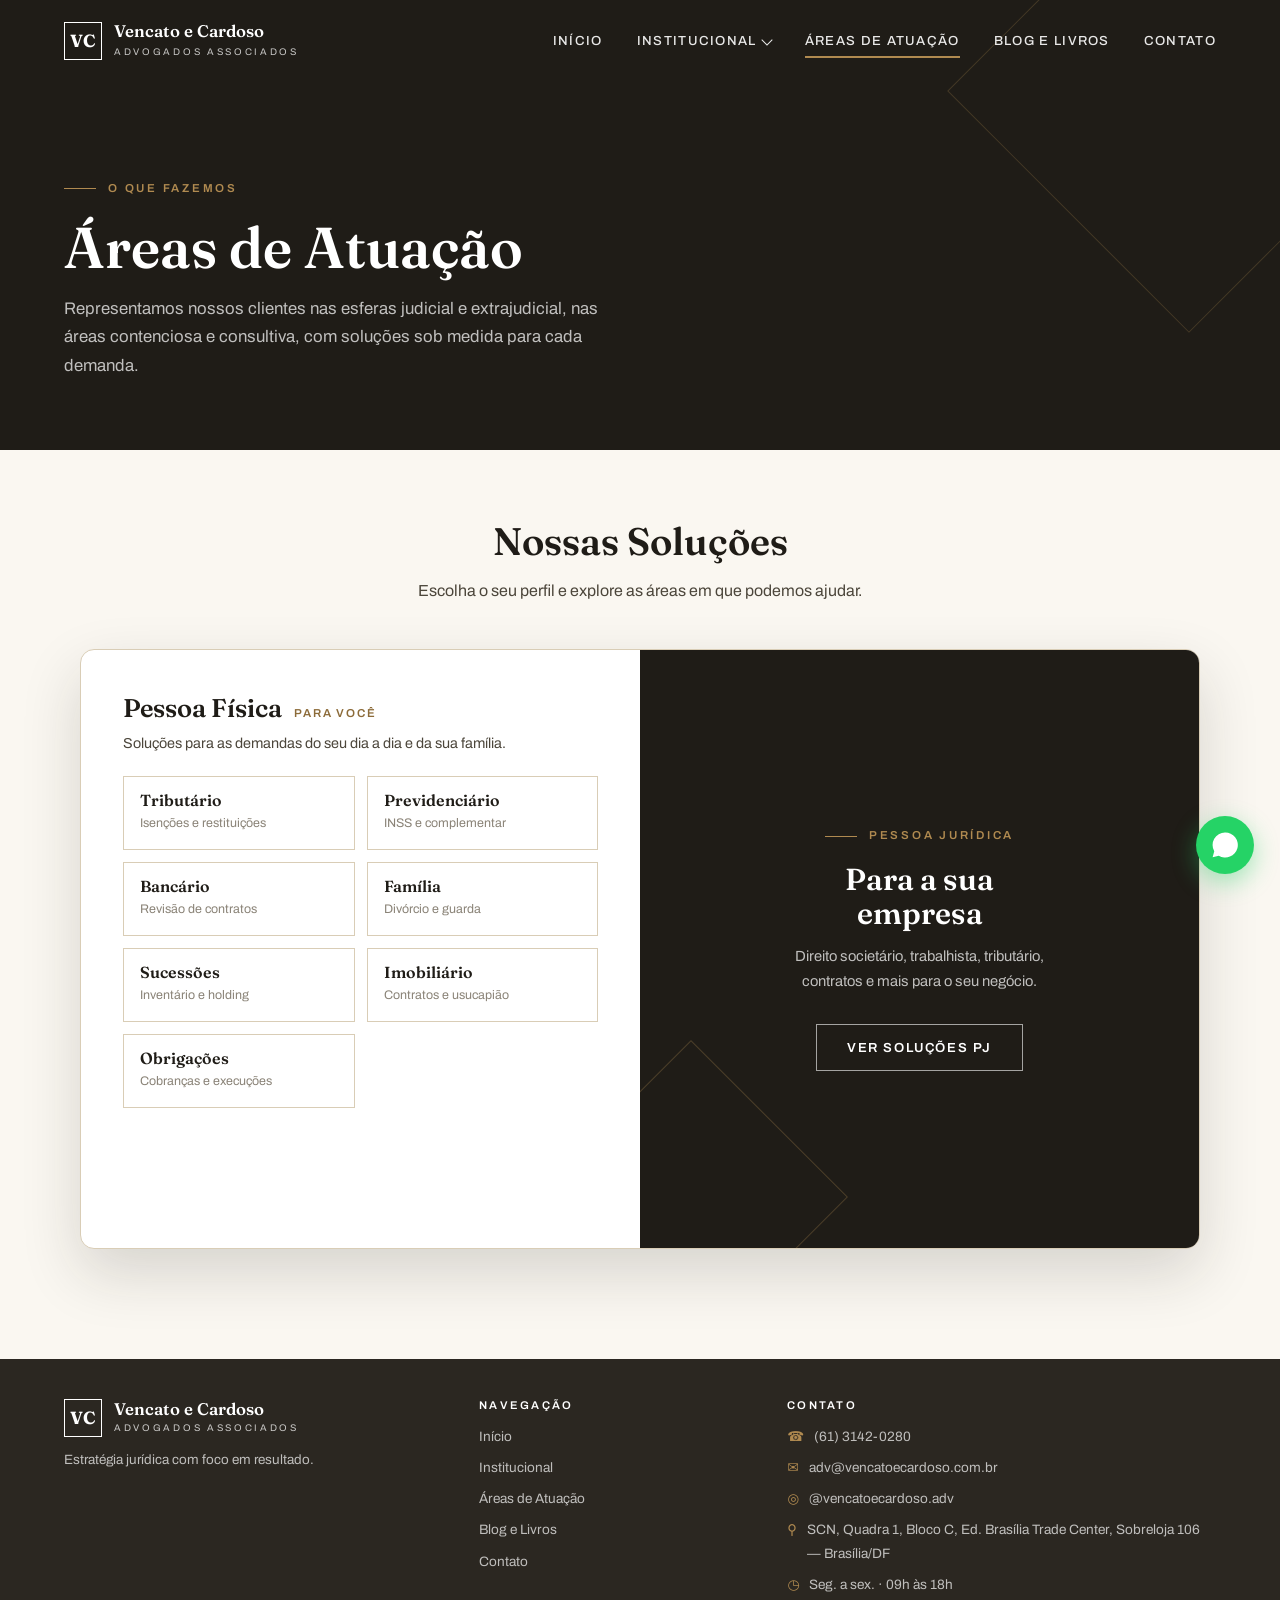
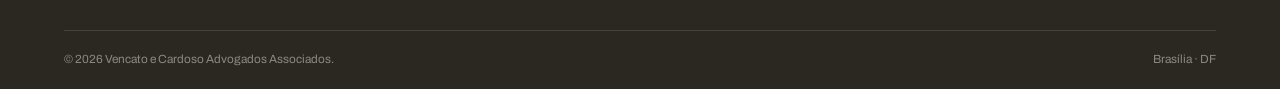
==== areas.html @ d5e4f4da "Primeiro Commit" ====
<!DOCTYPE html>
<html lang="pt-BR">
<head>
<meta charset="UTF-8">
<meta name="viewport" content="width=device-width, initial-scale=1.0">
<title>Áreas de Atuação — Vencato e Cardoso</title>
<link rel="preconnect" href="https://fonts.googleapis.com">
<link rel="preconnect" href="https://fonts.gstatic.com" crossorigin>
<link href="https://fonts.googleapis.com/css2?family=Fraunces:opsz,wght@9..144,400;9..144,500;9..144,600;9..144,700&family=Archivo:wght@400;500;600;700&display=swap" rel="stylesheet">
<link rel="stylesheet" href="css/style.css">
<link rel="stylesheet" href="css/areas.css">
</head>
<body>

<!-- CABEÇALHO -->
<header class="cabecalho" id="cabecalho">
  <div class="container cabecalho-int">
    <a href="home.html" class="marca">
      <span class="marca-simbolo">VC</span>
      <span class="marca-texto"><strong>Vencato e Cardoso</strong><small>Advogados Associados</small></span>
    </a>
    <nav class="nav" id="nav">
      <div class="nav-item"><a href="home.html" class="nav-link">Início</a></div>
      <div class="nav-item">
        <a href="home.html#sobre" class="nav-link">Institucional <i class="seta"></i></a>
        <div class="dropdown"><a href="home.html#sobre">Sobre Nós</a><a href="home.html#equipe">Equipe</a></div>
      </div>
      <div class="nav-item"><a href="areas.html" class="nav-link ativo">Áreas de Atuação</a></div>
      <div class="nav-item"><a href="blog.html" class="nav-link">Blog e Livros</a></div>
      <div class="nav-item"><a href="contato.html" class="nav-link">Contato</a></div>
      <div class="nav-contato">
        <a href="https://wa.me/556131420280" aria-label="WhatsApp" target="_blank" rel="noopener"><svg viewBox="0 0 24 24"><path d="M17.5 14.4c-.3-.1-1.7-.8-1.9-.9-.3-.1-.5-.1-.7.1-.2.3-.7.9-.9 1.1-.2.2-.3.2-.6.1-1.7-.8-2.8-1.5-3.9-3.4-.3-.5.3-.5.8-1.5.1-.2 0-.4 0-.5s-.7-1.6-.9-2.2c-.2-.6-.5-.5-.7-.5h-.6c-.2 0-.5.1-.8.4-.3.3-1 1-1 2.5s1.1 2.9 1.2 3.1c.2.2 2.1 3.3 5.2 4.6 2 .8 2.7.9 3.7.8.6-.1 1.7-.7 2-1.4.2-.7.2-1.2.2-1.4-.1-.1-.3-.2-.6-.3zM12 2a10 10 0 00-8.6 15l-1.3 4.8L7 20.5A10 10 0 1012 2z"/></svg></a>
        <a href="mailto:adv@vencatoecardoso.com.br" aria-label="E-mail">✉</a>
        <a href="https://instagram.com/vencatoecardoso.adv" aria-label="Instagram" target="_blank" rel="noopener">◎</a>
      </div>
    </nav>
    <button class="hamburguer" id="hamburguer" aria-label="Abrir menu"><span></span><span></span><span></span></button>
  </div>
</header>

<!-- TOPO -->
<section class="pagina-topo">
  <div class="container">
    <span class="rotulo">O que fazemos</span>
    <h1>Áreas de Atuação</h1>
    <p>Representamos nossos clientes nas esferas judicial e extrajudicial, nas áreas contenciosa e consultiva, com soluções sob medida para cada demanda.</p>
  </div>
</section>

<!-- SOLUÇÕES -->
<section class="solucoes">
  <div class="container">
    <div class="solucoes-topo">
      <h2>Nossas Soluções</h2>
      <p>Escolha o seu perfil e explore as áreas em que podemos ajudar.</p>
    </div>

    <div class="painel-areas" id="painel">
      <!-- Lado Pessoa Física -->
      <div class="lado lado-fisica">
        <div class="lado-cab"><h3>Pessoa Física</h3><span>Para você</span></div>
        <p>Soluções para as demandas do seu dia a dia e da sua família.</p>
        <div class="lado-grid">
          <div class="tile" data-area="trib-pf"><h4>Tributário</h4><p>Isenções e restituições</p></div>
          <div class="tile" data-area="prev-pf"><h4>Previdenciário</h4><p>INSS e complementar</p></div>
          <div class="tile" data-area="banc-pf"><h4>Bancário</h4><p>Revisão de contratos</p></div>
          <div class="tile" data-area="fam-pf"><h4>Família</h4><p>Divórcio e guarda</p></div>
          <div class="tile" data-area="suc-pf"><h4>Sucessões</h4><p>Inventário e holding</p></div>
          <div class="tile" data-area="imob-pf"><h4>Imobiliário</h4><p>Contratos e usucapião</p></div>
          <div class="tile" data-area="obr-pf"><h4>Obrigações</h4><p>Cobranças e execuções</p></div>
        </div>
      </div>

      <!-- Lado Pessoa Jurídica -->
      <div class="lado lado-juridica">
        <div class="lado-cab"><h3>Pessoa Jurídica</h3><span>Para empresas</span></div>
        <p>Assessoria estratégica para negócios de todos os portes.</p>
        <div class="lado-grid">
          <div class="tile" data-area="emp-pj"><h4>Direito das Empresas</h4><p>Societário e contencioso</p></div>
          <div class="tile" data-area="imob-pj"><h4>Imobiliário e Fundiário</h4><p>Contratos e regularização</p></div>
          <div class="tile" data-area="trab-pj"><h4>Trabalho</h4><p>Defesa e consultoria</p></div>
          <div class="tile" data-area="prevc-pj"><h4>Prev. Complementar</h4><p>Fundos de pensão</p></div>
          <div class="tile" data-area="obr-pj"><h4>Obrigações e Contratos</h4><p>Cobranças e revisão</p></div>
          <div class="tile" data-area="cond-pj"><h4>Condominial e Sindical</h4><p>Convenções e assembleias</p></div>
          <div class="tile" data-area="trib-pj"><h4>Tributário</h4><p>Defesa fiscal</p></div>
        </div>
      </div>

      <!-- Painel deslizante -->
      <div class="overlay">
        <div class="overlay-conteudo overlay-para-pj">
          <span class="rotulo">Pessoa Jurídica</span>
          <h3>Para a sua empresa</h3>
          <p>Direito societário, trabalhista, tributário, contratos e mais para o seu negócio.</p>
          <button class="btn btn-claro" id="btn-ver-pj">Ver soluções PJ</button>
        </div>
        <div class="overlay-conteudo overlay-para-pf">
          <span class="rotulo">Pessoa Física</span>
          <h3>Para você e sua família</h3>
          <p>Previdência, família, sucessões, tributário e mais para pessoas físicas.</p>
          <button class="btn btn-claro" id="btn-ver-pf">Ver soluções PF</button>
        </div>
      </div>
    </div>
  </div>
</section>

<!-- MODAL DE DETALHE -->
<div class="modal-fundo" id="modal-fundo">
  <div class="modal" role="dialog" aria-modal="true" aria-labelledby="modal-titulo">
    <button class="modal-fechar" id="modal-fechar" aria-label="Fechar">&times;</button>
    <span class="rotulo" id="modal-rotulo">Área de atuação</span>
    <h3 id="modal-titulo"></h3>
    <ul class="modal-lista" id="modal-lista"></ul>
  </div>
</div>

<!-- RODAPÉ -->
<footer class="rodape">
  <div class="container">
    <div class="rodape-grid">
      <div>
        <div class="marca"><span class="marca-simbolo">VC</span><span class="marca-texto"><strong>Vencato e Cardoso</strong><small>Advogados Associados</small></span></div>
        <p style="font-size:.84rem">Estratégia jurídica com foco em resultado.</p>
      </div>
      <div>
        <h4>Navegação</h4>
        <ul><li><a href="home.html">Início</a></li><li><a href="home.html#sobre">Institucional</a></li><li><a href="areas.html">Áreas de Atuação</a></li><li><a href="blog.html">Blog e Livros</a></li><li><a href="contato.html">Contato</a></li></ul>
      </div>
      <div>
        <h4>Contato</h4>
        <ul class="rodape-contato">
          <li><span class="ic">☎</span><a href="https://wa.me/556131420280">(61) 3142-0280</a></li>
          <li><span class="ic">✉</span><a href="mailto:adv@vencatoecardoso.com.br">adv@vencatoecardoso.com.br</a></li>
          <li><span class="ic">◎</span><a href="https://instagram.com/vencatoecardoso.adv">@vencatoecardoso.adv</a></li>
          <li><span class="ic">⚲</span>SCN, Quadra 1, Bloco C, Ed. Brasília Trade Center, Sobreloja 106 — Brasília/DF</li>
          <li><span class="ic">◷</span>Seg. a sex. · 09h às 18h</li>
        </ul>
      </div>
    </div>
    <div class="rodape-fim"><span>© 2026 Vencato e Cardoso Advogados Associados.</span><span>Brasília · DF</span></div>
  </div>
</footer>

<a href="https://wa.me/556131420280" class="whats" aria-label="WhatsApp" target="_blank" rel="noopener">
  <svg viewBox="0 0 24 24"><path d="M17.5 14.4c-.3-.1-1.7-.8-1.9-.9-.3-.1-.5-.1-.7.1-.2.3-.7.9-.9 1.1-.2.2-.3.2-.6.1-1.7-.8-2.8-1.5-3.9-3.4-.3-.5.3-.5.8-1.5.1-.2 0-.4 0-.5s-.7-1.6-.9-2.2c-.2-.6-.5-.5-.7-.5h-.6c-.2 0-.5.1-.8.4-.3.3-1 1-1 2.5s1.1 2.9 1.2 3.1c.2.2 2.1 3.3 5.2 4.6 2 .8 2.7.9 3.7.8.6-.1 1.7-.7 2-1.4.2-.7.2-1.2.2-1.4-.1-.1-.3-.2-.6-.3zM12 2a10 10 0 00-8.6 15l-1.3 4.8L7 20.5A10 10 0 1012 2z"/></svg>
</a>

<script>
// Sliding Overlay Panel — equivale ao estado isPessoaJuridica
const painel=document.getElementById('painel');
document.getElementById('btn-ver-pj').addEventListener('click',()=>painel.classList.add('pj'));   // isPessoaJuridica = true
document.getElementById('btn-ver-pf').addEventListener('click',()=>painel.classList.remove('pj')); // isPessoaJuridica = false

// ---- Conteúdo detalhado de cada área (modal) ----
const areas={
  "trib-pf":{r:"Pessoa Física",t:"Direito Tributário",i:[
    "Declaração de isenção tributária em razão de doença grave",
    "Restituição de tributos recolhidos indevidamente",
    "Defesas contra autuação tributária",
    "Planejamento tributário",
    "Orientações sobre a reforma tributária"]},
  "prev-pf":{r:"Pessoa Física",t:"Direito Previdenciário",i:[
    {g:"Regime Geral (INSS) e Regimes Próprios"},
    "Ações e requerimentos de benefícios: auxílio-doença, aposentadorias (invalidez, rural/urbana, idade e especial), pensões, auxílio-acidente, salário-maternidade, auxílio-reclusão e revisões",
    "LOAS/BPC e averbação de vínculos e tempo de contribuição",
    "Planejamento previdenciário e tributário",
    "Assessoria na escolha do melhor benefício e no recolhimento de contribuições em atraso",
    {g:"Previdência Complementar"},
    "Defesas administrativas e assessoria na inscrição e escolha do plano",
    "Institutos: resgate, autopatrocínio, portabilidade e benefício proporcional diferido",
    "Assessoria na concessão de isenções tributárias"]},
  "banc-pf":{r:"Pessoa Física",t:"Direito Bancário",i:[
    "Revisões judiciais e extrajudiciais de contratos: empréstimos pessoais e consignados, cartões de crédito e financiamentos de veículos e imóveis",
    "Assessoria na administração e negociação de dívidas",
    "Cálculo do contrato para constatar juros e encargos abusivos"]},
  "fam-pf":{r:"Pessoa Física",t:"Direito de Família",i:[
    "Divórcio judicial e extrajudicial (escritura pública)",
    "Reconhecimento de união estável, com ou sem partilha de bens",
    "Elaboração de contrato de união estável",
    "Ação de alimentos e de pensão alimentícia",
    "Guarda e responsabilidade de menores e regulamentação de visitas",
    "Interdição, tutela e curatela"]},
  "suc-pf":{r:"Pessoa Física",t:"Direito das Sucessões",i:[
    "Inventário judicial e extrajudicial (escritura pública)",
    "Intermediação de acordo entre herdeiros",
    "Diligências na busca de bens e direitos a inventariar",
    "Regularização de documentação e recolhimento de tributos",
    "Planejamento patrimonial e holding"]},
  "imob-pf":{r:"Pessoa Física",t:"Direito Imobiliário e Regularização de Imóveis",i:[
    "Assessoria e elaboração de contratos imobiliários",
    "Usucapião judicial e extrajudicial",
    "Compra, venda e arrematação de imóveis em leilões",
    "Regularização, licenciamento e regularização fundiária",
    "Ações possessórias e reivindicatórias",
    "Ações de despejo, rescisão e revisional de aluguel"]},
  "obr-pf":{r:"Pessoa Física",t:"Direito das Obrigações",i:[
    "Cobranças judiciais e extrajudiciais",
    "Execução de contratos, cheques, duplicatas e notas promissórias",
    "Oposição de embargos à execução e demais defesas",
    "Intermediação de acordo para resolução de conflitos",
    "Cálculos de dívidas"]},
  "emp-pj":{r:"Pessoa Jurídica",t:"Direito das Empresas",i:[
    "Assessoria estratégica na tomada de decisões pelos sócios",
    "Elaboração de atos constitutivos e escolha do modelo societário",
    "Análise e elaboração de contratos",
    "Intermediação de acordo entre sócios ou acionistas",
    "Cobrança de dívidas e defesas em cobranças",
    "Defesas em autuações fiscais e demandas consumeristas",
    "Planejamento tributário e representação em juízo"]},
  "imob-pj":{r:"Pessoa Jurídica",t:"Direito Imobiliário e Fundiário",i:[
    "Assessoria e elaboração de contratos imobiliários",
    "Usucapião judicial e extrajudicial",
    "Compra, venda e arrematação de imóveis em leilões",
    "Regularização, licenciamento e regularização fundiária",
    "Ações possessórias e reivindicatórias",
    "Ações de despejo, rescisão e revisional de aluguel"]},
  "trab-pj":{r:"Pessoa Jurídica",t:"Direito do Trabalho",i:[
    "Representação em demandas trabalhistas: defesa e homologação de acordo",
    "Participação em audiências e sustentação oral em Tribunais",
    "Intermediação de acordos judiciais e extrajudiciais",
    "Consultoria preventiva e elaboração de pareceres",
    "Defesas administrativas perante órgãos públicos",
    "Assessoria na elaboração de acordos coletivos"]},
  "prevc-pj":{r:"Pessoa Jurídica",t:"Previdência Complementar",i:[
    "Assessoria na elaboração de atos constitutivos, planos de benefícios e contratos",
    "Representação em demandas judiciais",
    "Assessoria à Diretoria e demais órgãos estatutários",
    "Defesas administrativas perante a Previc ou outros órgãos",
    "Intermediação de acordos e elaboração de pareceres",
    "Cobrança de dívida do patrocinador, participantes e assistidos"]},
  "obr-pj":{r:"Pessoa Jurídica",t:"Direito das Obrigações e dos Contratos",i:[
    "Cobranças e execuções judiciais e extrajudiciais",
    "Execução de contratos, cheques, duplicatas e notas promissórias",
    "Oposição de embargos à execução e demais defesas",
    "Intermediação de acordo e cálculos de dívidas",
    "Elaboração e revisão de contratos de diversas espécies"]},
  "cond-pj":{r:"Pessoa Jurídica",t:"Direito Condominial, Associativo e Sindical",i:[
    "Elaboração e registro de atos constitutivos (convenções, estatutos)",
    "Elaboração de regimento interno e demais atos",
    "Cobrança de taxas, contribuições e encargos",
    "Assessoria em assembleias e às decisões da Diretoria",
    "Ajuizamento de ações coletivas e assessoria aos associados",
    "Elaboração de pareceres e assessoria em negociações coletivas"]},
  "trib-pj":{r:"Pessoa Jurídica",t:"Direito Tributário",i:[
    "Defesa contra autuação tributária",
    "Planejamento tributário e redução legal de tributos",
    "Restituição de tributos recolhidos indevidamente",
    "Declaração de isenção ou imunidade tributária"]}
};

// ---- Abrir / fechar modal ----
const mFundo=document.getElementById('modal-fundo');
const mRotulo=document.getElementById('modal-rotulo');
const mTitulo=document.getElementById('modal-titulo');
const mLista=document.getElementById('modal-lista');
const mFechar=document.getElementById('modal-fechar');

function abrirModal(chave){
  const a=areas[chave];
  if(!a)return;
  mRotulo.textContent=a.r;
  mTitulo.textContent=a.t;
  mLista.innerHTML=a.i.map(it=>{
    if(typeof it==='object'&&it.g)return '<li class="grupo">'+it.g+'</li>';
    return '<li>'+it+'</li>';
  }).join('');
  mFundo.classList.add('aberto');
  document.body.style.overflow='hidden';
}
function fecharModal(){
  mFundo.classList.remove('aberto');
  document.body.style.overflow='';
}
document.querySelectorAll('.tile').forEach(t=>{
  t.addEventListener('click',()=>abrirModal(t.dataset.area));
});
mFechar.addEventListener('click',fecharModal);
mFundo.addEventListener('click',e=>{if(e.target===mFundo)fecharModal()});
addEventListener('keydown',e=>{if(e.key==='Escape')fecharModal()});

// Cabeçalho + menu mobile
const cab=document.getElementById('cabecalho');
addEventListener('scroll',()=>cab.classList.toggle('rolado',scrollY>60));
const ham=document.getElementById('hamburguer'),nav=document.getElementById('nav');
ham.addEventListener('click',()=>{const ab=nav.classList.toggle('aberta');cab.classList.toggle('menu-aberto',ab)});
nav.querySelectorAll('a').forEach(a=>a.addEventListener('click',()=>{nav.classList.remove('aberta');cab.classList.remove('menu-aberto')}));
</script>
</body>
</html>
---- css/style.css ----
/* =========================================================
   Vencato e Cardoso — Estilos compartilhados (style.css)
   Design system + componentes comuns a todas as páginas:
   tokens, reset, cabeçalho/navbar, botões, rodapé, WhatsApp.
   ========================================================= */

:root{
  --branco:#FFFFFF;
  --marfim:#FAF7F1;
  --bege:#EFE8DA;
  --bege-escuro:#D9CDB6;
  --dourado:#B08A50;
  --dourado-escuro:#8C6B39;
  --tinta:#1F1C17;
  --tinta-suave:#2B2721;
  --grafite:#4C463B;
  --cinza-claro:#8A8377;
  --serif:'Fraunces',Georgia,serif;
  --sans:'Archivo',system-ui,sans-serif;
  --largura:1200px;
  --transicao:300ms ease-in-out;
  --transicao-nav:100ms ease-in-out;
}

*{margin:0;padding:0;box-sizing:border-box}
html{scroll-behavior:smooth;scroll-padding-top:90px}
body{
  font-family:var(--sans);
  color:var(--grafite);
  background:var(--branco);
  line-height:1.7;
  -webkit-font-smoothing:antialiased;
}
img{max-width:100%;display:block}
a{color:inherit;text-decoration:none}

/* ---------- Utilitários ---------- */
.container{max-width:var(--largura);margin:0 auto;padding:0 24px}
.rotulo{
  font-family:var(--sans);
  font-size:.72rem;
  font-weight:600;
  letter-spacing:.24em;
  text-transform:uppercase;
  color:var(--dourado);
  display:inline-flex;
  align-items:center;
  gap:12px;
}
.rotulo::before{content:'';width:32px;height:1px;background:var(--dourado)}
h1,h2,h3,h4{font-family:var(--serif);font-weight:600;color:var(--tinta);line-height:1.12}

/* ---------- Botões — preenchimento deslizante no hover ---------- */
.btn{
  position:relative;
  display:inline-flex;align-items:center;justify-content:center;gap:10px;
  font-family:var(--sans);font-weight:600;font-size:.82rem;
  letter-spacing:.12em;text-transform:uppercase;
  padding:15px 30px;border:1px solid currentColor;
  background:transparent;overflow:hidden;cursor:pointer;z-index:1;
  transition:color var(--transicao);
}
.btn::before{content:"";position:absolute;top:0;left:0;width:0;height:100%;transition:width .35s ease-in-out;z-index:-1}
.btn:hover::before{width:100%}
.btn-dourado{color:var(--dourado-escuro);border-color:var(--dourado)}
.btn-dourado::before{background:var(--dourado)}
.btn-dourado:hover{color:#fff}
.btn-contorno{color:var(--dourado-escuro);border-color:var(--dourado)}
.btn-contorno::before{background:var(--dourado)}
.btn-contorno:hover{color:#fff}
.btn-claro{color:#fff;border-color:rgba(255,255,255,.6)}
.btn-claro::before{background:#fff}
.btn-claro:hover{color:var(--tinta)}

/* Link com seta (usado em Home e Blog) */
.link-seta{font-size:.78rem;font-weight:600;letter-spacing:.12em;text-transform:uppercase;color:var(--dourado-escuro);display:inline-flex;align-items:center;gap:8px;position:relative}
.link-seta::after{content:'→';transition:transform var(--transicao)}
.link-seta:hover::after{transform:translateX(5px)}

/* Placeholder de imagem */
.img-placeholder{
  position:relative;background:var(--bege);
  border:1px dashed var(--bege-escuro);
  display:flex;align-items:center;justify-content:center;
  color:var(--cinza-claro);text-align:center;
  font-size:.8rem;letter-spacing:.04em;padding:20px;
  min-height:220px;
}
.img-placeholder span{max-width:80%}
.img-placeholder::after{
  content:'IMAGEM';position:absolute;top:12px;left:12px;
  font-size:.62rem;font-weight:700;letter-spacing:.2em;
  color:var(--dourado-escuro);background:rgba(255,255,255,.6);
  padding:4px 8px;
}

/* ---------- Cabeçalho / Nav flutuante ---------- */
.cabecalho{
  position:fixed;top:0;left:0;right:0;z-index:100;
  padding:22px 0;transition:all var(--transicao);
  background:transparent;
}
.cabecalho.rolado{
  background:rgba(255,255,255,.92);
  backdrop-filter:blur(10px);
  padding:12px 0;
  box-shadow:0 1px 0 rgba(0,0,0,.06);
}
.cabecalho-int{display:flex;align-items:center;justify-content:space-between;gap:20px}

.marca{display:flex;align-items:center;gap:12px}
.marca-simbolo{
  width:38px;height:38px;flex:none;
  border:1.5px solid currentColor;
  display:flex;align-items:center;justify-content:center;
  font-family:var(--serif);font-weight:700;font-size:1.1rem;
}
.marca-texto{line-height:1.15}
.marca-texto strong{font-family:var(--serif);font-weight:600;font-size:1.05rem;display:block}
.marca-texto small{font-size:.6rem;letter-spacing:.28em;text-transform:uppercase;opacity:.75}
.cabecalho .marca{color:#fff}
.cabecalho.rolado .marca{color:var(--tinta)}

/* Navegação */
.nav{display:flex;align-items:center;gap:34px}
.nav-item{position:relative}
.nav-link{
  position:relative;
  font-family:var(--sans);font-size:.82rem;font-weight:500;
  letter-spacing:.1em;text-transform:uppercase;
  padding:6px 0;display:inline-flex;align-items:center;gap:6px;
  color:rgba(255,255,255,.9);
  transition:color var(--transicao-nav);
}
.cabecalho.rolado .nav-link{color:var(--grafite)}
.nav-link::after{
  content:'';position:absolute;left:0;bottom:0;
  width:0%;height:2px;background:var(--dourado);
  transition:width var(--transicao-nav);
}
.nav-link:hover{color:var(--dourado)}
.cabecalho.rolado .nav-link:hover{color:var(--dourado-escuro)}
.nav-link:hover::after{width:100%}
.nav-link.ativo::after{width:100%}
.nav-item:hover .nav-link::after{width:100%}
.nav-item:hover .nav-link{color:var(--dourado)}

/* seta do dropdown */
.seta{width:8px;height:8px;border-right:1.5px solid;border-bottom:1.5px solid;transform:rotate(45deg);margin-bottom:3px;transition:transform var(--transicao-nav)}
.nav-item:hover .seta{transform:rotate(225deg);margin-bottom:-1px}

/* Dropdown */
.dropdown{
  position:absolute;top:100%;left:-16px;margin-top:16px;
  background:#fff;min-width:224px;padding:10px;
  border:1px solid rgba(31,28,23,.06);
  border-radius:14px;
  box-shadow:0 24px 48px -12px rgba(31,28,23,.22),0 2px 8px rgba(31,28,23,.06);
  opacity:0;visibility:hidden;transform:translateY(10px);
  transition:opacity var(--transicao),transform var(--transicao),visibility var(--transicao);
}
/* ponte invisível: mantém o hover ao mover o mouse do gatilho até o menu */
.dropdown::before{content:'';position:absolute;top:-16px;left:0;right:0;height:16px}
.nav-item:hover .dropdown{opacity:1;visibility:visible;transform:translateY(0)}
.dropdown a{
  display:block;padding:11px 16px;font-size:.82rem;
  letter-spacing:.04em;color:var(--grafite);
  border-radius:9px;position:relative;
  transition:background var(--transicao),color var(--transicao),padding var(--transicao);
}
.dropdown a::before{
  content:'';position:absolute;left:9px;top:50%;transform:translateY(-50%);
  width:0;height:0;border-radius:50%;background:var(--dourado);
  transition:width var(--transicao),height var(--transicao);
}
.dropdown a:hover{background:rgba(176,138,80,.1);color:var(--tinta);padding-left:26px}
.dropdown a:hover::before{width:5px;height:5px}

/* botão hamburguer (mobile) */
.hamburguer{display:none;flex-direction:column;gap:5px;background:none;border:none;cursor:pointer;padding:8px}
.hamburguer span{width:24px;height:2px;background:#fff;transition:all var(--transicao)}
.cabecalho.rolado .hamburguer span{background:var(--tinta)}
.nav-contato{display:none}

/* ---------- Topo de página interna (Áreas / Blog / Contato) ---------- */
.pagina-topo{background:var(--tinta);color:#fff;padding:170px 0 70px;position:relative;overflow:hidden}
.pagina-topo::after{content:'';position:absolute;right:-80px;top:-80px;width:340px;height:340px;border:1px solid rgba(176,138,80,.25);transform:rotate(45deg)}
.pagina-topo h1{color:#fff;font-size:clamp(2.4rem,5vw,3.6rem);margin:18px 0 14px}
.pagina-topo p{color:rgba(255,255,255,.72);max-width:56ch;font-size:1.05rem}

/* ---------- Rodapé ---------- */
.rodape{background:var(--tinta-suave);color:rgba(255,255,255,.7);padding:40px 0 20px;font-size:.85rem}
.rodape-grid{display:grid;grid-template-columns:1.4fr 1fr 1.6fr;gap:40px;padding-bottom:26px;border-bottom:1px solid rgba(255,255,255,.12)}
.rodape h4{color:#fff;font-family:var(--sans);font-size:.7rem;letter-spacing:.2em;text-transform:uppercase;margin-bottom:14px;font-weight:600}
.rodape .marca{color:#fff;margin-bottom:12px}
.rodape ul{list-style:none}
.rodape ul li{margin-bottom:8px}
.rodape a{transition:color var(--transicao)}
.rodape a:hover{color:var(--dourado)}
.rodape-contato li{display:flex;gap:10px;margin-bottom:9px;align-items:flex-start}
.rodape-contato .ic{color:var(--dourado);flex:none}
.rodape-fim{padding-top:18px;display:flex;justify-content:space-between;flex-wrap:wrap;gap:12px;font-size:.74rem;color:rgba(255,255,255,.45)}

/* ---------- WhatsApp flutuante ---------- */
.whats{
  position:fixed;bottom:26px;right:26px;z-index:90;
  width:58px;height:58px;border-radius:50%;
  background:#25D366;display:flex;align-items:center;justify-content:center;
  box-shadow:0 8px 24px rgba(37,211,102,.4);
  transition:transform var(--transicao);
}
.whats:hover{transform:scale(1.08)}
.whats svg{width:30px;height:30px;fill:#fff}

/* ---------- Reveal ao rolar ---------- */
.reveal{opacity:0;transform:translateY(26px);transition:opacity .7s ease,transform .7s ease}
.reveal.visivel{opacity:1;transform:none}

/* ---------- Responsivo (comum) ---------- */
@media(max-width:900px){
  /* ---- Menu mobile: overlay em tela cheia ---- */
  .nav{
    position:fixed;inset:0;z-index:1;
    width:100%;height:100vh;height:100dvh;
    background:var(--tinta);
    flex-direction:column;align-items:flex-start;justify-content:center;
    gap:4px;padding:100px 40px 120px;
    transform:none;opacity:0;visibility:hidden;
    transition:opacity .35s ease,visibility .35s ease;
  }
  .nav.aberta{opacity:1;visibility:visible}
  .nav-item{width:100%;text-align:left}
  .nav-link{color:#fff!important;font-size:1.35rem;font-weight:500;letter-spacing:.14em;padding:12px 0;justify-content:flex-start}
  .nav-link .seta{opacity:.6}
  /* submenu Institucional: centralizado e discreto */
  .dropdown{position:static;opacity:1;visibility:visible;transform:none;box-shadow:none;background:transparent;border:none;border-radius:0;margin:2px 0 6px;padding:0;text-align:left}
  .dropdown::before{display:none}
  .dropdown a{color:rgba(255,255,255,.55);padding:6px 0 6px 16px;border-radius:0;font-size:.92rem;letter-spacing:.06em;justify-content:flex-start}
  .dropdown a:hover{background:none;color:#fff}
  .dropdown a:hover::before{width:0;height:0}
  /* logo e botão sempre acima do overlay */
  .marca{position:relative;z-index:3}
  .hamburguer{display:flex;position:relative;z-index:3}
  /* estado aberto: logo e "X" em branco sobre o overlay escuro */
  .cabecalho.menu-aberto .marca{color:#fff}
  .cabecalho.menu-aberto .hamburguer span{background:#fff}
  .cabecalho.menu-aberto .hamburguer span:nth-child(1){transform:translateY(7px) rotate(45deg)}
  .cabecalho.menu-aberto .hamburguer span:nth-child(2){opacity:0}
  .cabecalho.menu-aberto .hamburguer span:nth-child(3){transform:translateY(-7px) rotate(-45deg)}
  /* contatos rápidos no rodapé do overlay */
  .nav-contato{position:absolute;bottom:44px;left:0;right:0;display:flex;justify-content:flex-start;align-items:center;gap:24px;padding:0 40px}
  .nav-contato a{width:44px;height:44px;display:flex;align-items:center;justify-content:center;border:1px solid rgba(176,138,80,.5);border-radius:50%;color:var(--dourado);font-size:1.05rem;transition:all var(--transicao)}
  .nav-contato a:hover{background:var(--dourado);color:#fff;border-color:var(--dourado)}
  .nav-contato svg{width:20px;height:20px;fill:currentColor}
  .rodape-grid{grid-template-columns:1fr;gap:36px}
}
@media(prefers-reduced-motion:reduce){
  *{animation:none!important;transition:none!important}
  .reveal{opacity:1;transform:none}
}
---- css/areas.css ----
/* =========================================================
   Vencato e Cardoso — Áreas de Atuação (areas.css)
   Painel deslizante Pessoa Física / Pessoa Jurídica + modal.
   Requer style.css carregado antes.
   ========================================================= */

/* Soluções */
.solucoes{padding:70px 0 110px;background:var(--marfim)}
.solucoes-topo{text-align:center;max-width:620px;margin:0 auto 44px}
.solucoes-topo h2{font-size:clamp(1.7rem,3.4vw,2.4rem);margin-bottom:14px}
.solucoes-topo p{color:var(--grafite)}

/* ---- Sliding Overlay Panel ---- */
.painel-areas{position:relative;max-width:1120px;margin:0 auto;height:600px;border-radius:14px;overflow:hidden;box-shadow:0 24px 60px rgba(31,28,23,.16);border:1px solid var(--bege-escuro);background:#fff}
.lado{position:absolute;top:0;height:100%;width:50%;padding:44px 42px;overflow-y:auto}
.lado-fisica{left:0}
.lado-juridica{left:50%}
.lado-cab{display:flex;align-items:baseline;gap:12px;margin-bottom:8px}
.lado-cab h3{font-size:1.6rem}
.lado-cab span{font-size:.72rem;font-weight:600;letter-spacing:.16em;text-transform:uppercase;color:var(--dourado-escuro)}
.lado>p{font-size:.9rem;color:var(--grafite);margin-bottom:20px}
.lado-grid{display:grid;grid-template-columns:1fr 1fr;gap:12px}
.tile{border:1px solid var(--bege-escuro);padding:15px 16px;position:relative;overflow:hidden;cursor:pointer;transition:border-color var(--transicao),transform var(--transicao)}
.tile::before{content:'';position:absolute;left:0;top:0;height:100%;width:0;background:var(--marfim);z-index:0;transition:width var(--transicao)}
.tile:hover{border-color:var(--dourado);transform:translateY(-2px)}
.tile:hover::before{width:100%}
.tile h4{font-size:1rem;position:relative;z-index:1}
.tile p{font-size:.78rem;color:var(--cinza-claro);margin-top:3px;position:relative;z-index:1}

/* Painel deslizante (overlay) */
.overlay{position:absolute;top:0;left:50%;width:50%;height:100%;z-index:5;background:var(--tinta);color:#fff;transition:transform .5s ease-in-out;overflow:hidden}
.overlay::after{content:'';position:absolute;left:-60px;bottom:-60px;width:220px;height:220px;border:1px solid rgba(176,138,80,.3);transform:rotate(45deg)}
.painel-areas.pj .overlay{transform:translateX(-100%)}
.overlay-conteudo{position:absolute;inset:0;display:flex;flex-direction:column;align-items:center;justify-content:center;text-align:center;padding:0 48px;transition:opacity .35s ease;z-index:2}
.overlay-conteudo .rotulo{color:var(--dourado);justify-content:center;margin-bottom:16px}
.overlay-conteudo h3{color:#fff;font-size:1.9rem;margin-bottom:14px;max-width:14ch}
.overlay-conteudo p{color:rgba(255,255,255,.72);font-size:.92rem;max-width:34ch;margin-bottom:30px}
.overlay-para-pj{opacity:1}
.overlay-para-pf{opacity:0;pointer-events:none}
.painel-areas.pj .overlay-para-pj{opacity:0;pointer-events:none}
.painel-areas.pj .overlay-para-pf{opacity:1;pointer-events:auto}

/* ---- Modal de detalhe da área ---- */
.modal-fundo{position:fixed;inset:0;z-index:300;background:rgba(31,28,23,.55);backdrop-filter:blur(4px);display:flex;align-items:center;justify-content:center;padding:24px;opacity:0;visibility:hidden;transition:opacity .3s ease,visibility .3s ease}
.modal-fundo.aberto{opacity:1;visibility:visible}
.modal{background:#fff;max-width:640px;width:100%;max-height:85vh;overflow-y:auto;position:relative;border-top:3px solid var(--dourado);padding:46px 46px 40px;transform:translateY(24px) scale(.98);transition:transform .35s cubic-bezier(.2,.7,.3,1)}
.modal-fundo.aberto .modal{transform:none}
.modal-fechar{position:absolute;top:16px;right:16px;width:38px;height:38px;border:1px solid var(--bege-escuro);background:none;cursor:pointer;font-size:1.2rem;line-height:1;color:var(--grafite);display:flex;align-items:center;justify-content:center;transition:all var(--transicao)}
.modal-fechar:hover{background:var(--tinta);color:#fff;border-color:var(--tinta)}
.modal .rotulo{color:var(--dourado-escuro)}
.modal h3{font-size:1.7rem;margin:14px 0 22px}
.modal-lista{list-style:none}
.modal-lista li{position:relative;padding:9px 0 9px 24px;font-size:.94rem;border-bottom:1px solid var(--marfim)}
.modal-lista li:last-child{border-bottom:none}
.modal-lista li::before{content:'';position:absolute;left:0;top:17px;width:8px;height:8px;border-right:1.5px solid var(--dourado);border-bottom:1.5px solid var(--dourado);transform:rotate(-45deg)}
.modal-lista .grupo{font-family:var(--sans);font-weight:700;font-size:.72rem;letter-spacing:.12em;text-transform:uppercase;color:var(--dourado-escuro);padding:18px 0 4px;border:none}
.modal-lista .grupo::before{display:none}

/* ---- Responsivo: empilha e desliza no eixo Y ---- */
@media(max-width:768px){
  .painel-areas{height:760px}
  .lado{width:100%;height:50%;padding:34px 28px}
  .lado-fisica{top:0;left:0}
  .lado-juridica{top:50%;left:0}
  .overlay{width:100%;height:50%;top:50%;left:0;transform:translateY(0)}
  .painel-areas.pj .overlay{transform:translateY(-100%)}
  .overlay-conteudo{padding:0 32px}
  .overlay-conteudo h3{font-size:1.5rem}
  .lado-grid{grid-template-columns:1fr 1fr;gap:10px}
}
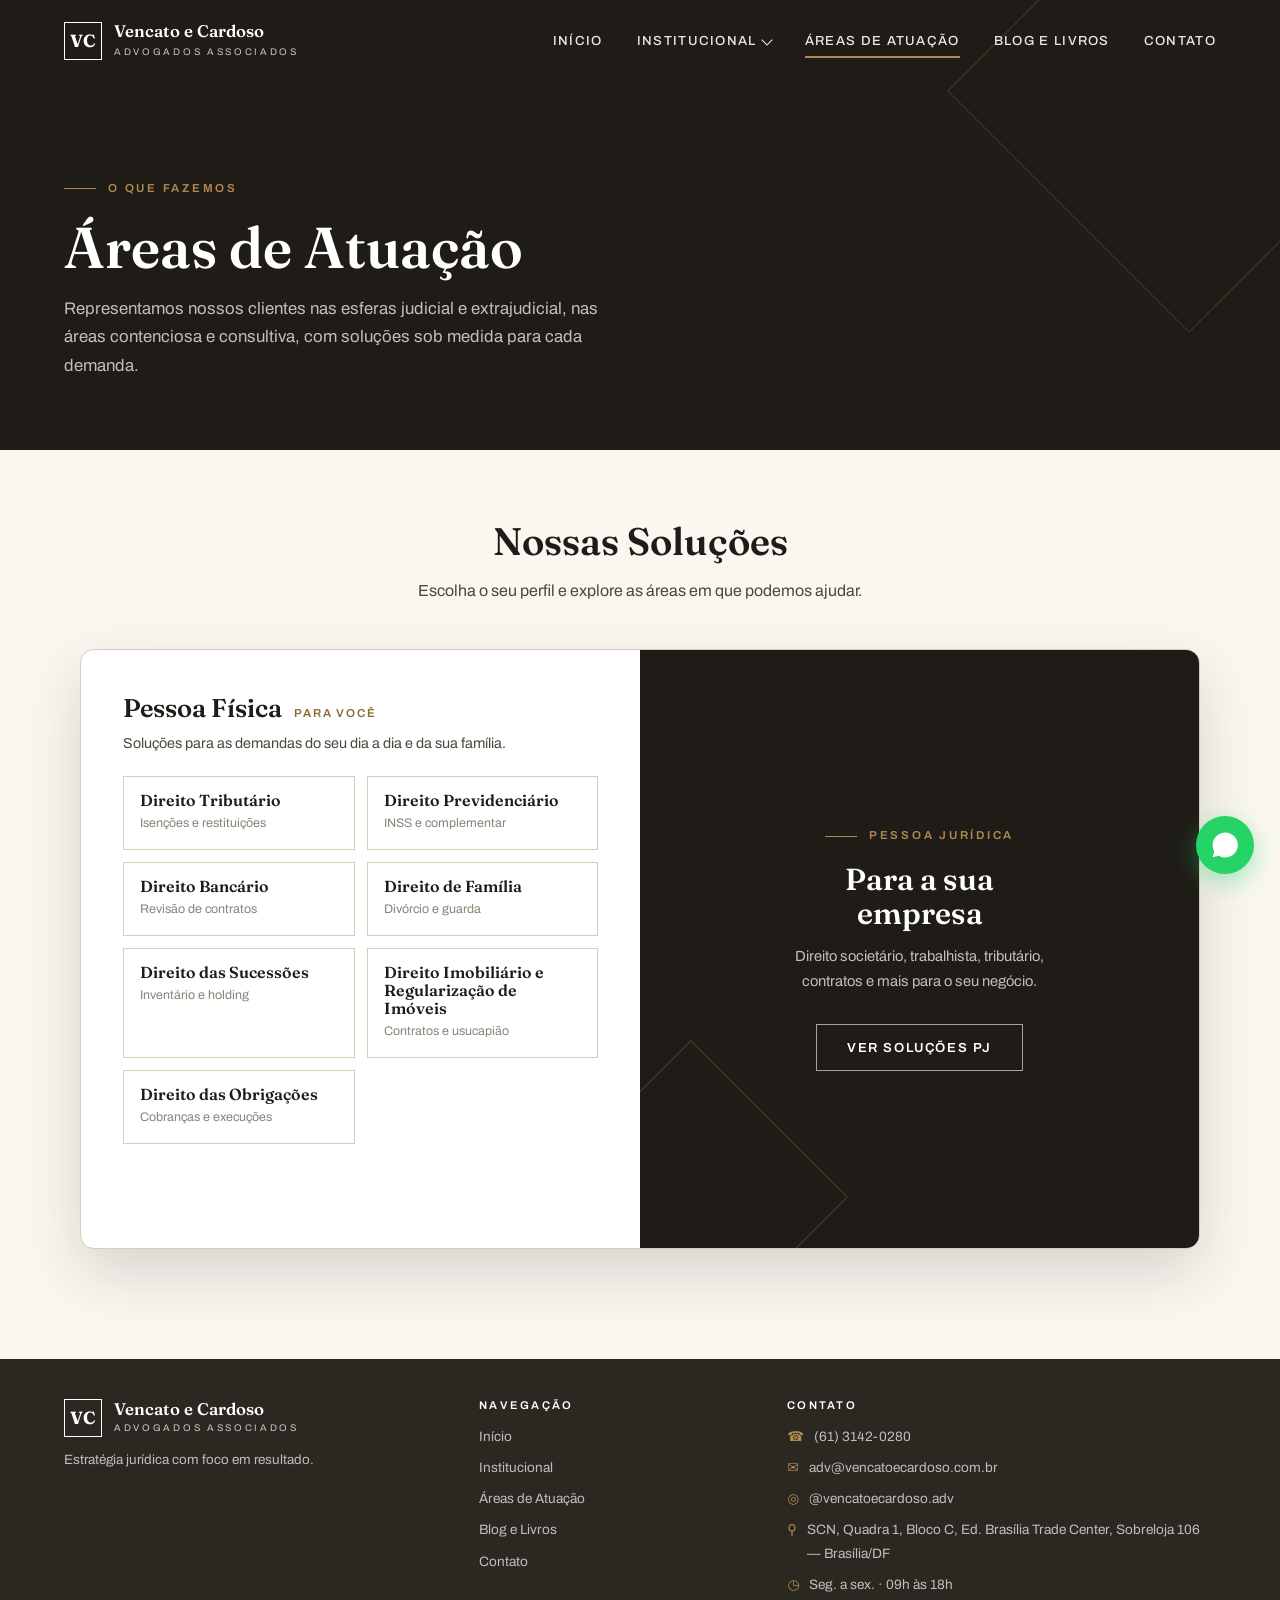
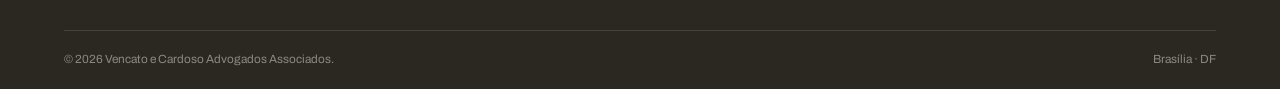
==== commit 1724f1cd: "adicionando imagens - adicionar borda nelas" ====
--- a/areas.html
+++ b/areas.html
@@ -22,8 +22,8 @@
     <nav class="nav" id="nav">
       <div class="nav-item"><a href="home.html" class="nav-link">Início</a></div>
       <div class="nav-item">
-        <a href="home.html#sobre" class="nav-link">Institucional <i class="seta"></i></a>
-        <div class="dropdown"><a href="home.html#sobre">Sobre Nós</a><a href="home.html#equipe">Equipe</a></div>
+        <a href="institucional.html" class="nav-link">Institucional <i class="seta"></i></a>
+        <div class="dropdown"><a href="institucional.html">Sobre Nós</a><a href="equipe.html">Equipe</a></div>
       </div>
       <div class="nav-item"><a href="areas.html" class="nav-link ativo">Áreas de Atuação</a></div>
       <div class="nav-item"><a href="blog.html" class="nav-link">Blog e Livros</a></div>
@@ -55,19 +55,24 @@
       <p>Escolha o seu perfil e explore as áreas em que podemos ajudar.</p>
     </div>
 
+    <div class="painel-tabs">
+      <button class="painel-tab ativo" data-alvo="pf">Pessoa Física</button>
+      <button class="painel-tab" data-alvo="pj">Pessoa Jurídica</button>
+    </div>
+
     <div class="painel-areas" id="painel">
       <!-- Lado Pessoa Física -->
       <div class="lado lado-fisica">
         <div class="lado-cab"><h3>Pessoa Física</h3><span>Para você</span></div>
         <p>Soluções para as demandas do seu dia a dia e da sua família.</p>
         <div class="lado-grid">
-          <div class="tile" data-area="trib-pf"><h4>Tributário</h4><p>Isenções e restituições</p></div>
-          <div class="tile" data-area="prev-pf"><h4>Previdenciário</h4><p>INSS e complementar</p></div>
-          <div class="tile" data-area="banc-pf"><h4>Bancário</h4><p>Revisão de contratos</p></div>
-          <div class="tile" data-area="fam-pf"><h4>Família</h4><p>Divórcio e guarda</p></div>
-          <div class="tile" data-area="suc-pf"><h4>Sucessões</h4><p>Inventário e holding</p></div>
-          <div class="tile" data-area="imob-pf"><h4>Imobiliário</h4><p>Contratos e usucapião</p></div>
-          <div class="tile" data-area="obr-pf"><h4>Obrigações</h4><p>Cobranças e execuções</p></div>
+          <div class="tile" data-area="trib-pf"><h4>Direito Tributário</h4><p>Isenções e restituições</p></div>
+          <div class="tile" data-area="prev-pf"><h4>Direito Previdenciário</h4><p>INSS e complementar</p></div>
+          <div class="tile" data-area="banc-pf"><h4>Direito Bancário</h4><p>Revisão de contratos</p></div>
+          <div class="tile" data-area="fam-pf"><h4>Direito de Família</h4><p>Divórcio e guarda</p></div>
+          <div class="tile" data-area="suc-pf"><h4>Direito das Sucessões</h4><p>Inventário e holding</p></div>
+          <div class="tile" data-area="imob-pf"><h4>Direito Imobiliário e Regularização de Imóveis</h4><p>Contratos e usucapião</p></div>
+          <div class="tile" data-area="obr-pf"><h4>Direito das Obrigações</h4><p>Cobranças e execuções</p></div>
         </div>
       </div>
 
@@ -77,12 +82,12 @@
         <p>Assessoria estratégica para negócios de todos os portes.</p>
         <div class="lado-grid">
           <div class="tile" data-area="emp-pj"><h4>Direito das Empresas</h4><p>Societário e contencioso</p></div>
-          <div class="tile" data-area="imob-pj"><h4>Imobiliário e Fundiário</h4><p>Contratos e regularização</p></div>
-          <div class="tile" data-area="trab-pj"><h4>Trabalho</h4><p>Defesa e consultoria</p></div>
-          <div class="tile" data-area="prevc-pj"><h4>Prev. Complementar</h4><p>Fundos de pensão</p></div>
-          <div class="tile" data-area="obr-pj"><h4>Obrigações e Contratos</h4><p>Cobranças e revisão</p></div>
-          <div class="tile" data-area="cond-pj"><h4>Condominial e Sindical</h4><p>Convenções e assembleias</p></div>
-          <div class="tile" data-area="trib-pj"><h4>Tributário</h4><p>Defesa fiscal</p></div>
+          <div class="tile" data-area="imob-pj"><h4>Direito Imobiliário e Fundiário</h4><p>Contratos e regularização</p></div>
+          <div class="tile" data-area="trab-pj"><h4>Direito do Trabalho</h4><p>Defesa e consultoria</p></div>
+          <div class="tile" data-area="prevc-pj"><h4>Previdência Complementar</h4><p>Fundos de pensão</p></div>
+          <div class="tile" data-area="obr-pj"><h4>Direito das Obrigações e Contratos</h4><p>Cobranças e revisão</p></div>
+          <div class="tile" data-area="cond-pj"><h4>Direito Condominial, Associativo e Sindical</h4><p>Convenções e assembleias</p></div>
+          <div class="tile" data-area="trib-pj"><h4>Direito Tributário</h4><p>Defesa fiscal</p></div>
         </div>
       </div>
 
@@ -125,7 +130,7 @@
       </div>
       <div>
         <h4>Navegação</h4>
-        <ul><li><a href="home.html">Início</a></li><li><a href="home.html#sobre">Institucional</a></li><li><a href="areas.html">Áreas de Atuação</a></li><li><a href="blog.html">Blog e Livros</a></li><li><a href="contato.html">Contato</a></li></ul>
+        <ul><li><a href="home.html">Início</a></li><li><a href="institucional.html">Institucional</a></li><li><a href="areas.html">Áreas de Atuação</a></li><li><a href="blog.html">Blog e Livros</a></li><li><a href="contato.html">Contato</a></li></ul>
       </div>
       <div>
         <h4>Contato</h4>
@@ -149,8 +154,14 @@
 <script>
 // Sliding Overlay Panel — equivale ao estado isPessoaJuridica
 const painel=document.getElementById('painel');
-document.getElementById('btn-ver-pj').addEventListener('click',()=>painel.classList.add('pj'));   // isPessoaJuridica = true
-document.getElementById('btn-ver-pf').addEventListener('click',()=>painel.classList.remove('pj')); // isPessoaJuridica = false
+const tabs=document.querySelectorAll('.painel-tab');
+function setPerfil(pj){
+  painel.classList.toggle('pj',pj);
+  tabs.forEach(t=>t.classList.toggle('ativo',(t.dataset.alvo==='pj')===pj));
+}
+document.getElementById('btn-ver-pj').addEventListener('click',()=>setPerfil(true));   // isPessoaJuridica = true
+document.getElementById('btn-ver-pf').addEventListener('click',()=>setPerfil(false));  // isPessoaJuridica = false
+tabs.forEach(t=>t.addEventListener('click',()=>setPerfil(t.dataset.alvo==='pj')));
 
 // ---- Conteúdo detalhado de cada área (modal) ----
 const areas={
--- a/css/style.css
+++ b/css/style.css
@@ -19,7 +19,7 @@
   --sans:'Archivo',system-ui,sans-serif;
   --largura:1200px;
   --transicao:300ms ease-in-out;
-  --transicao-nav:100ms ease-in-out;
+  --transicao-nav:200ms ease-in-out;
 }
 
 *{margin:0;padding:0;box-sizing:border-box}
@@ -78,21 +78,7 @@
 .link-seta:hover::after{transform:translateX(5px)}
 
 /* Placeholder de imagem */
-.img-placeholder{
-  position:relative;background:var(--bege);
-  border:1px dashed var(--bege-escuro);
-  display:flex;align-items:center;justify-content:center;
-  color:var(--cinza-claro);text-align:center;
-  font-size:.8rem;letter-spacing:.04em;padding:20px;
-  min-height:220px;
-}
-.img-placeholder span{max-width:80%}
-.img-placeholder::after{
-  content:'IMAGEM';position:absolute;top:12px;left:12px;
-  font-size:.62rem;font-weight:700;letter-spacing:.2em;
-  color:var(--dourado-escuro);background:rgba(255,255,255,.6);
-  padding:4px 8px;
-}
+
 
 /* ---------- Cabeçalho / Nav flutuante ---------- */
 .cabecalho{
--- a/css/areas.css
+++ b/css/areas.css
@@ -9,6 +9,7 @@
 .solucoes-topo{text-align:center;max-width:620px;margin:0 auto 44px}
 .solucoes-topo h2{font-size:clamp(1.7rem,3.4vw,2.4rem);margin-bottom:14px}
 .solucoes-topo p{color:var(--grafite)}
+.painel-tabs{display:none}
 
 /* ---- Sliding Overlay Panel ---- */
 .painel-areas{position:relative;max-width:1120px;margin:0 auto;height:600px;border-radius:14px;overflow:hidden;box-shadow:0 24px 60px rgba(31,28,23,.16);border:1px solid var(--bege-escuro);background:#fff}
@@ -56,15 +57,17 @@
 .modal-lista .grupo{font-family:var(--sans);font-weight:700;font-size:.72rem;letter-spacing:.12em;text-transform:uppercase;color:var(--dourado-escuro);padding:18px 0 4px;border:none}
 .modal-lista .grupo::before{display:none}
 
-/* ---- Responsivo: empilha e desliza no eixo Y ---- */
+/* ---- Responsivo: slider horizontal (mantém a animação; todas as áreas visíveis) ---- */
 @media(max-width:768px){
-  .painel-areas{height:760px}
-  .lado{width:100%;height:50%;padding:34px 28px}
-  .lado-fisica{top:0;left:0}
-  .lado-juridica{top:50%;left:0}
-  .overlay{width:100%;height:50%;top:50%;left:0;transform:translateY(0)}
-  .painel-areas.pj .overlay{transform:translateY(-100%)}
-  .overlay-conteudo{padding:0 32px}
-  .overlay-conteudo h3{font-size:1.5rem}
+  .painel-tabs{display:grid;grid-template-columns:1fr 1fr;gap:8px;max-width:1120px;margin:0 auto 16px}
+  .painel-tab{font-family:var(--sans);font-weight:600;font-size:.8rem;letter-spacing:.1em;text-transform:uppercase;padding:14px 10px;border:1px solid var(--bege-escuro);background:#fff;color:var(--grafite);cursor:pointer;transition:all var(--transicao)}
+  .painel-tab.ativo{background:var(--tinta);color:#fff;border-color:var(--tinta)}
+  .painel-areas{height:auto;overflow:hidden;display:flex;flex-wrap:nowrap;align-items:flex-start}
+  .lado{position:static;flex:0 0 100%;width:100%;height:auto;overflow:visible;padding:36px 26px;transition:transform .5s ease-in-out}
+  .painel-areas.pj .lado{transform:translateX(-100%)}
+  .overlay{display:none}
   .lado-grid{grid-template-columns:1fr 1fr;gap:10px}
 }
+@media(max-width:380px){
+  .lado-grid{grid-template-columns:1fr}
+}
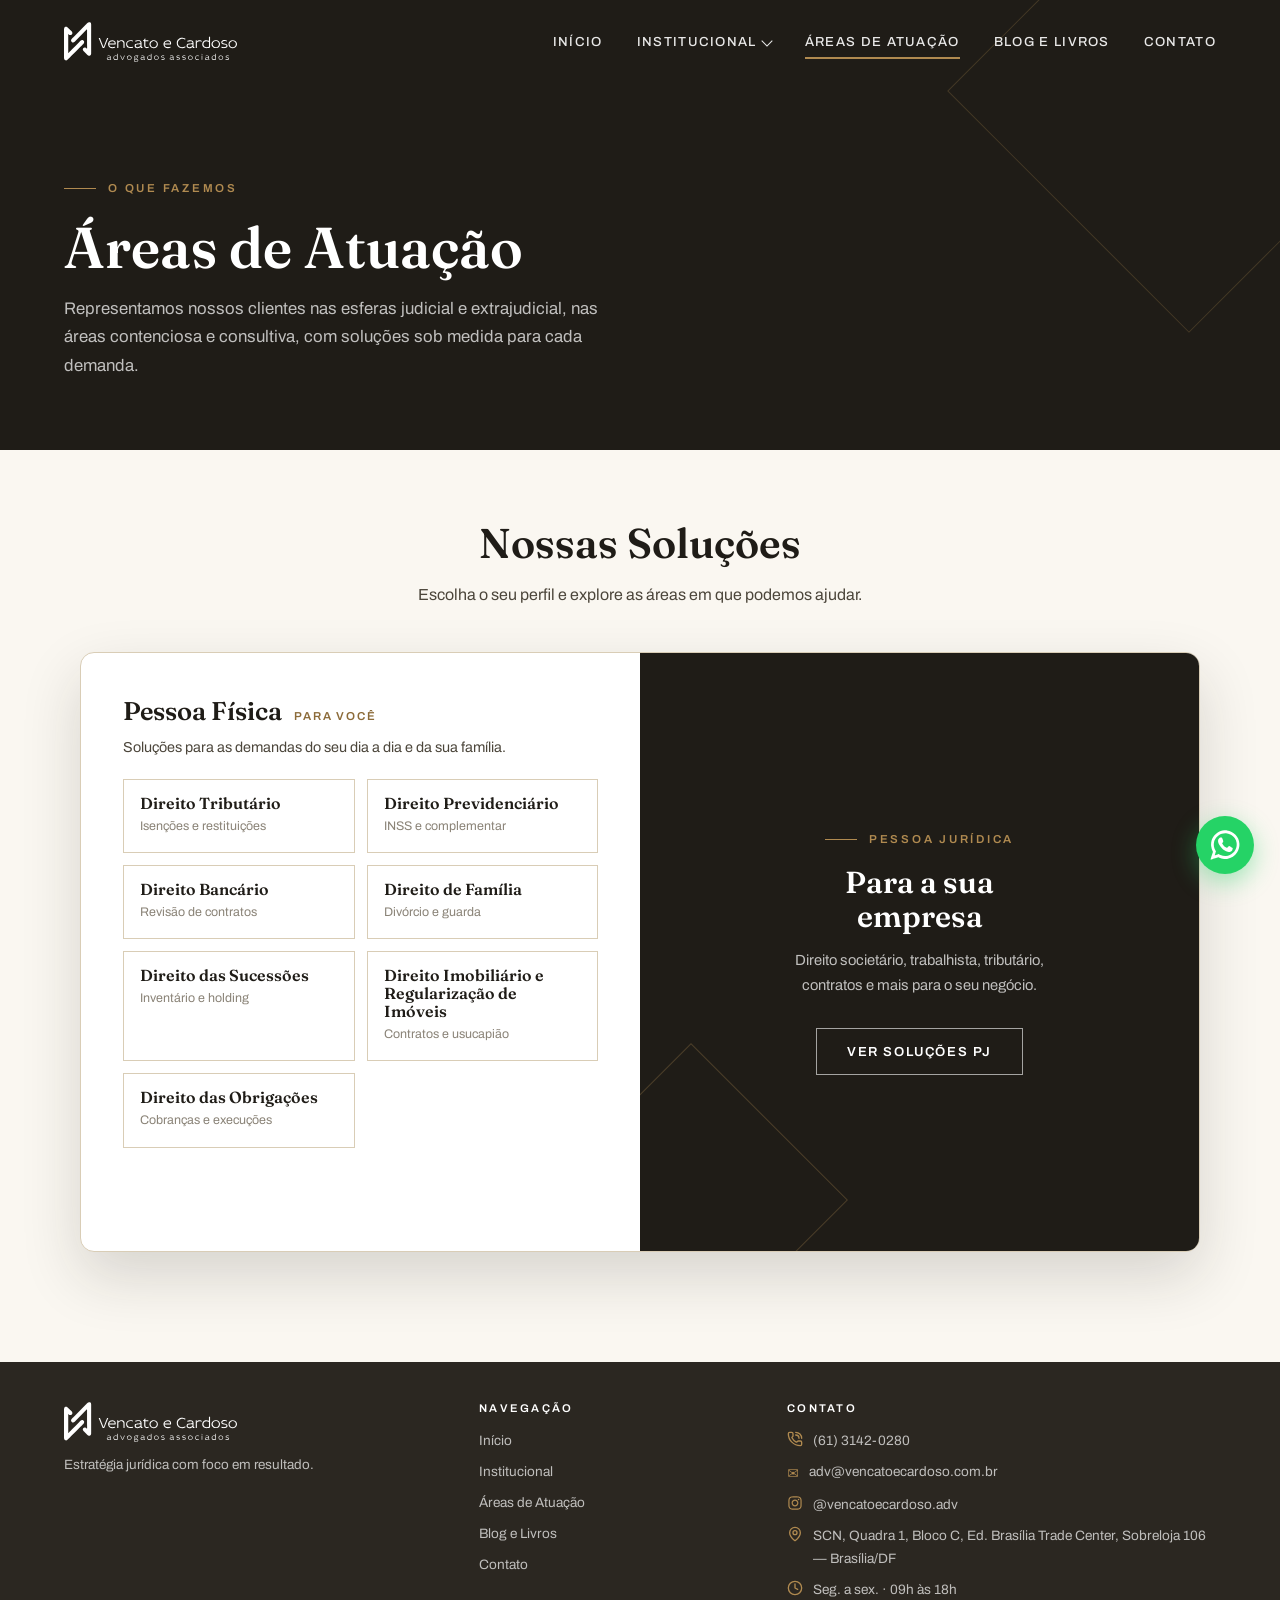
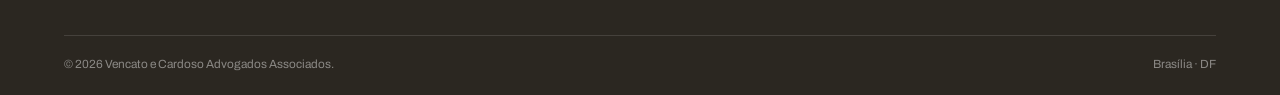
==== commit b1cb53a5: "ajustando icones e SEO" ====
--- a/areas.html
+++ b/areas.html
@@ -3,7 +3,24 @@
 <head>
 <meta charset="UTF-8">
 <meta name="viewport" content="width=device-width, initial-scale=1.0">
-<title>Áreas de Atuação — Vencato e Cardoso</title>
+<title>Áreas de Atuação — Vencato e Cardoso Advogados Associados</title>
+<meta name="description" content="Direito Empresarial, Tributário, Previdenciário, Trabalhista, Societário, Imobiliário, Família e Bancário: soluções jurídicas para pessoas físicas e jurídicas em Brasília.">
+<meta name="robots" content="index, follow">
+<meta name="author" content="Vencato e Cardoso Advogados Associados">
+<link rel="canonical" href="https://www.vencatoecardoso.com.br/areas.html">
+<meta property="og:type" content="website">
+<meta property="og:site_name" content="Vencato e Cardoso Advogados Associados">
+<meta property="og:locale" content="pt_BR">
+<meta property="og:title" content="Áreas de Atuação — Vencato e Cardoso Advogados Associados">
+<meta property="og:description" content="Representamos nossos clientes nas esferas judicial e extrajudicial, nas áreas contenciosa e consultiva, com soluções sob medida para cada demanda.">
+<meta property="og:url" content="https://www.vencatoecardoso.com.br/areas.html">
+<meta property="og:image" content="https://www.vencatoecardoso.com.br/assets/img/Ponte%20JK.webp">
+<meta name="twitter:card" content="summary_large_image">
+<meta name="twitter:title" content="Áreas de Atuação — Vencato e Cardoso Advogados Associados">
+<meta name="twitter:description" content="Representamos nossos clientes nas esferas judicial e extrajudicial, nas áreas contenciosa e consultiva, com soluções sob medida para cada demanda.">
+<meta name="twitter:image" content="https://www.vencatoecardoso.com.br/assets/img/Ponte%20JK.webp">
+<meta name="theme-color" content="#1F1C17">
+<link rel="icon" type="image/svg+xml" href="assets/logo/Logo Solo Final.svg">
 <link rel="preconnect" href="https://fonts.googleapis.com">
 <link rel="preconnect" href="https://fonts.gstatic.com" crossorigin>
 <link href="https://fonts.googleapis.com/css2?family=Fraunces:opsz,wght@9..144,400;9..144,500;9..144,600;9..144,700&family=Archivo:wght@400;500;600;700&display=swap" rel="stylesheet">
@@ -15,9 +32,8 @@
 <!-- CABEÇALHO -->
 <header class="cabecalho" id="cabecalho">
   <div class="container cabecalho-int">
-    <a href="home.html" class="marca">
-      <span class="marca-simbolo">VC</span>
-      <span class="marca-texto"><strong>Vencato e Cardoso</strong><small>Advogados Associados</small></span>
+    <a href="home.html" class="marca" aria-label="Vencato e Cardoso — página inicial">
+      <img src="assets/logo/Logo Lateral Final.svg" alt="Vencato e Cardoso Advogados Associados" class="marca-logo">
     </a>
     <nav class="nav" id="nav">
       <div class="nav-item"><a href="home.html" class="nav-link">Início</a></div>
@@ -29,14 +45,16 @@
       <div class="nav-item"><a href="blog.html" class="nav-link">Blog e Livros</a></div>
       <div class="nav-item"><a href="contato.html" class="nav-link">Contato</a></div>
       <div class="nav-contato">
-        <a href="https://wa.me/556131420280" aria-label="WhatsApp" target="_blank" rel="noopener"><svg viewBox="0 0 24 24"><path d="M17.5 14.4c-.3-.1-1.7-.8-1.9-.9-.3-.1-.5-.1-.7.1-.2.3-.7.9-.9 1.1-.2.2-.3.2-.6.1-1.7-.8-2.8-1.5-3.9-3.4-.3-.5.3-.5.8-1.5.1-.2 0-.4 0-.5s-.7-1.6-.9-2.2c-.2-.6-.5-.5-.7-.5h-.6c-.2 0-.5.1-.8.4-.3.3-1 1-1 2.5s1.1 2.9 1.2 3.1c.2.2 2.1 3.3 5.2 4.6 2 .8 2.7.9 3.7.8.6-.1 1.7-.7 2-1.4.2-.7.2-1.2.2-1.4-.1-.1-.3-.2-.6-.3zM12 2a10 10 0 00-8.6 15l-1.3 4.8L7 20.5A10 10 0 1012 2z"/></svg></a>
+        <a href="https://wa.me/556131420280?text=Ol%C3%A1!%20Vim%20pelo%20site%20e%20gostaria%20de%20saber%20mais." aria-label="WhatsApp" target="_blank" rel="noopener"><svg viewBox="306 29 670 670" xmlns="http://www.w3.org/2000/svg"><g transform="translate(0.000000,720.000000) scale(0.100000,-0.100000)" fill="currentColor" stroke="none"><path d="M6255 6844 c-540 -35 -1107 -229 -1555 -532 -473 -320 -848 -752 -1091 -1256 -133 -276 -216 -536 -273 -856 -43 -240 -52 -602 -22 -880 40 -374 177 -822 362 -1188 l53 -103 -123 -367 c-68 -202 -191 -570 -274 -818 -84 -249 -152 -459 -152 -469 0 -9 13 -22 29 -28 26 -10 29 -14 24 -45 -6 -32 -5 -34 18 -27 41 13 936 298 1314 420 198 63 368 115 378 115 9 0 52 -17 95 -39 366 -184 756 -294 1171 -332 164 -14 498 -7 659 16 954 132 1766 659 2266 1468 163 264 318 632 401 952 79 307 117 688 96 982 -54 781 -356 1473 -881 2017 -509 527 -1157 853 -1895 952 -108 14 -482 26 -600 18z m391 -684 c357 -29 650 -108 959 -259 419 -206 770 -514 1030 -906 200 -301 323 -625 371 -979 23 -168 23 -508 0 -680 -163 -1209 -1161 -2141 -2372 -2217 -427 -26 -824 44 -1212 214 -107 47 -284 143 -339 183 -17 13 -39 24 -49 24 -9 0 -222 -65 -472 -145 -250 -80 -456 -145 -457 -143 -2 2 62 197 141 433 79 237 144 442 144 458 0 16 -18 53 -44 90 -418 599 -554 1426 -351 2127 45 152 82 245 155 390 200 391 505 732 880 982 473 316 1064 472 1616 428z"/><path d="M5323 5236 c-23 -7 -56 -23 -75 -34 -51 -32 -199 -190 -245 -262 -147 -229 -180 -534 -92 -832 67 -225 149 -397 299 -629 190 -292 313 -450 510 -653 296 -305 545 -476 927 -635 282 -118 490 -185 607 -197 81 -8 258 20 362 58 144 52 309 168 373 262 64 96 130 313 138 457 l6 95 -31 36 c-22 24 -112 78 -294 176 -432 232 -487 254 -555 218 -17 -8 -81 -73 -141 -143 -178 -207 -215 -243 -245 -243 -38 0 -287 127 -403 205 -135 92 -223 166 -334 281 -132 137 -275 333 -355 486 l-18 36 72 79 c95 101 134 162 172 268 39 108 37 141 -20 290 -51 133 -92 243 -163 434 -58 157 -101 221 -161 240 -57 17 -287 22 -334 7z"/></g></svg></a>
         <a href="mailto:adv@vencatoecardoso.com.br" aria-label="E-mail">✉</a>
-        <a href="https://instagram.com/vencatoecardoso.adv" aria-label="Instagram" target="_blank" rel="noopener">◎</a>
+        <a href="https://instagram.com/vencatoecardoso.adv" aria-label="Instagram" target="_blank" rel="noopener"><svg viewBox="0 0 359.99999 359.9696" xmlns="http://www.w3.org/2000/svg"><g transform="translate(-77.12909,-99.75057)" fill="currentColor"><path d="m 257.12909,129.76098 c -40.73362,0 -45.84008,0.25899 -61.83741,0.91733 -15.96445,0.7292 -26.846,3.22727 -36.38561,6.93669 -9.8635,3.83171 -18.26206,8.98306 -26.60017,17.32165 -8.33835,8.33859 -13.44169,16.69125 -17.27412,26.55409 -3.70877,9.54051 -6.25479,20.46653 -6.98302,36.43098 -0.73154,15.99732 -0.91968,21.10396 -0.91968,61.83716 0,40.73554 0.18808,45.83984 0.91968,61.83717 0.72919,15.96445 3.27425,26.84576 6.98302,36.38633 3.83243,9.86278 8.93577,18.21549 17.27412,26.55403 8.33811,8.33859 16.73667,13.48525 26.60017,17.3193 9.53961,3.70708 20.42116,6.25455 36.38561,6.98374 15.99733,0.7292 21.10379,0.87029 61.83741,0.87029 40.73362,0 45.83984,-0.23496 61.8374,-0.87029 15.96422,-0.72919 26.89185,-3.27666 36.43147,-6.98374 9.8635,-3.83405 18.21621,-8.98071 26.55432,-17.3193 8.33835,-8.33854 13.44145,-16.69125 17.27388,-26.55403 3.70876,-9.54057 6.25503,-20.42188 6.98326,-36.38633 0.73154,-15.99733 0.91968,-21.10163 0.91968,-61.83717 0,-40.7332 -0.18808,-45.83984 -0.91968,-61.83716 -0.7292,-15.96445 -3.2745,-26.89047 -6.98326,-36.43098 -3.83243,-9.86284 -8.93553,-18.2155 -17.27388,-26.55409 -8.33811,-8.33859 -16.69082,-13.48994 -26.55432,-17.32165 -9.53962,-3.70942 -20.46725,-6.20749 -36.43147,-6.93669 -15.99732,-0.72919 -21.10378,-0.91733 -61.8374,-0.91733 z m 0,27.01275 c 40.04775,0 44.78087,0.23495 60.59684,0.87028 14.623,0.65865 22.60141,3.13785 27.88658,5.19137 7.00117,2.72149 11.98006,5.96281 17.22809,11.21061 5.24894,5.24779 8.48978,10.2274 11.20964,17.22754 2.05353,5.28542 4.52401,13.26413 5.19155,27.88544 0.71982,15.81622 0.87269,20.5512 0.87269,60.59757 0,40.04865 -0.16464,44.78369 -0.87269,60.59756 -0.66802,14.62366 -3.13802,22.55533 -5.19155,27.84074 -2.71986,7.00014 -5.9607,12.02211 -11.20964,17.27225 -5.24803,5.2478 -10.22692,8.48912 -17.22809,11.2106 -5.28517,2.04643 -13.26358,4.48099 -27.88658,5.14667 -15.81363,0.72913 -20.54555,0.87028 -60.59684,0.87028 -40.0513,0 -44.78322,-0.23495 -60.59684,-0.87028 -14.62301,-0.65865 -22.55557,-3.09321 -27.84074,-5.14667 -7.0011,-2.72148 -12.0259,-5.9628 -17.27394,-11.2106 -5.24773,-5.25014 -8.48863,-10.27211 -11.20964,-17.27225 -2.05352,-5.28541 -4.47792,-13.21708 -5.14546,-27.84074 -0.71982,-15.81387 -0.87269,-20.54891 -0.87269,-60.59756 0,-40.04637 0.16465,-44.78135 0.87269,-60.59757 0.66803,-14.62131 3.09194,-22.60002 5.14546,-27.88544 2.72101,-7.00014 5.96191,-11.97975 11.20964,-17.22754 5.24804,-5.2478 10.27284,-8.48912 17.27394,-11.21061 5.28517,-2.04643 13.21773,-4.52334 27.84074,-5.19137 15.81597,-0.72913 20.54909,-0.87028 60.59684,-0.87028 z m 80.07621,24.90046 c -9.93951,0 -18.0092,8.06807 -18.0092,18.00848 0,9.94042 8.06969,18.00854 18.0092,18.00854 9.94066,0 18.00896,-8.06812 18.00896,-18.00854 0,-9.94041 -8.0683,-18.00848 -18.00896,-18.00848 z m -80.07621,21.04051 c -42.53614,0 -76.99809,34.50924 -76.99809,77.04418 0,42.53735 34.46195,76.99713 76.99809,76.99713 42.53614,0 77.04394,-34.45978 77.04394,-76.99713 0,-42.53494 -34.5078,-77.04418 -77.04394,-77.04418 z m 0,27.0598 c 27.61161,0 49.98438,22.37415 49.98438,49.98438 0,27.61257 -22.37277,49.98438 -49.98438,49.98438 -27.61161,0 -49.98444,-22.37181 -49.98444,-49.98438 0,-27.61023 22.37283,-49.98438 49.98444,-49.98438 z"/></g></svg></a>
       </div>
     </nav>
     <button class="hamburguer" id="hamburguer" aria-label="Abrir menu"><span></span><span></span><span></span></button>
   </div>
 </header>
+
+<main>
 
 <!-- TOPO -->
 <section class="pagina-topo">
@@ -121,25 +139,27 @@
 </div>
 
 <!-- RODAPÉ -->
+</main>
+
 <footer class="rodape">
   <div class="container">
     <div class="rodape-grid">
       <div>
-        <div class="marca"><span class="marca-simbolo">VC</span><span class="marca-texto"><strong>Vencato e Cardoso</strong><small>Advogados Associados</small></span></div>
+        <div class="marca"><img src="assets/logo/Logo Lateral Final.svg" alt="Vencato e Cardoso Advogados Associados" class="marca-logo"></div>
         <p style="font-size:.84rem">Estratégia jurídica com foco em resultado.</p>
       </div>
       <div>
-        <h4>Navegação</h4>
+        <h2>Navegação</h2>
         <ul><li><a href="home.html">Início</a></li><li><a href="institucional.html">Institucional</a></li><li><a href="areas.html">Áreas de Atuação</a></li><li><a href="blog.html">Blog e Livros</a></li><li><a href="contato.html">Contato</a></li></ul>
       </div>
       <div>
-        <h4>Contato</h4>
+        <h2>Contato</h2>
         <ul class="rodape-contato">
-          <li><span class="ic">☎</span><a href="https://wa.me/556131420280">(61) 3142-0280</a></li>
+          <li><span class="ic"><svg viewBox="0 0 24 24" fill="none" stroke="currentColor" stroke-width="2" stroke-linecap="round" stroke-linejoin="round"><path d="M13 2a9 9 0 0 1 9 9"/><path d="M13 6a5 5 0 0 1 5 5"/><path d="M13.832 16.568a1 1 0 0 0 1.213-.303l.355-.465A2 2 0 0 1 17 15h3a2 2 0 0 1 2 2v3a2 2 0 0 1-2 2A18 18 0 0 1 2 4a2 2 0 0 1 2-2h3a2 2 0 0 1 2 2v3a2 2 0 0 1-.8 1.6l-.468.351a1 1 0 0 0-.292 1.233 14 14 0 0 0 6.392 6.384"/></svg></span><a href="https://wa.me/556131420280?text=Ol%C3%A1!%20Vim%20pelo%20site%20e%20gostaria%20de%20saber%20mais.">(61) 3142-0280</a></li>
           <li><span class="ic">✉</span><a href="mailto:adv@vencatoecardoso.com.br">adv@vencatoecardoso.com.br</a></li>
-          <li><span class="ic">◎</span><a href="https://instagram.com/vencatoecardoso.adv">@vencatoecardoso.adv</a></li>
-          <li><span class="ic">⚲</span>SCN, Quadra 1, Bloco C, Ed. Brasília Trade Center, Sobreloja 106 — Brasília/DF</li>
-          <li><span class="ic">◷</span>Seg. a sex. · 09h às 18h</li>
+          <li><span class="ic"><svg viewBox="0 0 359.99999 359.9696" xmlns="http://www.w3.org/2000/svg"><g transform="translate(-77.12909,-99.75057)" fill="currentColor"><path d="m 257.12909,129.76098 c -40.73362,0 -45.84008,0.25899 -61.83741,0.91733 -15.96445,0.7292 -26.846,3.22727 -36.38561,6.93669 -9.8635,3.83171 -18.26206,8.98306 -26.60017,17.32165 -8.33835,8.33859 -13.44169,16.69125 -17.27412,26.55409 -3.70877,9.54051 -6.25479,20.46653 -6.98302,36.43098 -0.73154,15.99732 -0.91968,21.10396 -0.91968,61.83716 0,40.73554 0.18808,45.83984 0.91968,61.83717 0.72919,15.96445 3.27425,26.84576 6.98302,36.38633 3.83243,9.86278 8.93577,18.21549 17.27412,26.55403 8.33811,8.33859 16.73667,13.48525 26.60017,17.3193 9.53961,3.70708 20.42116,6.25455 36.38561,6.98374 15.99733,0.7292 21.10379,0.87029 61.83741,0.87029 40.73362,0 45.83984,-0.23496 61.8374,-0.87029 15.96422,-0.72919 26.89185,-3.27666 36.43147,-6.98374 9.8635,-3.83405 18.21621,-8.98071 26.55432,-17.3193 8.33835,-8.33854 13.44145,-16.69125 17.27388,-26.55403 3.70876,-9.54057 6.25503,-20.42188 6.98326,-36.38633 0.73154,-15.99733 0.91968,-21.10163 0.91968,-61.83717 0,-40.7332 -0.18808,-45.83984 -0.91968,-61.83716 -0.7292,-15.96445 -3.2745,-26.89047 -6.98326,-36.43098 -3.83243,-9.86284 -8.93553,-18.2155 -17.27388,-26.55409 -8.33811,-8.33859 -16.69082,-13.48994 -26.55432,-17.32165 -9.53962,-3.70942 -20.46725,-6.20749 -36.43147,-6.93669 -15.99732,-0.72919 -21.10378,-0.91733 -61.8374,-0.91733 z m 0,27.01275 c 40.04775,0 44.78087,0.23495 60.59684,0.87028 14.623,0.65865 22.60141,3.13785 27.88658,5.19137 7.00117,2.72149 11.98006,5.96281 17.22809,11.21061 5.24894,5.24779 8.48978,10.2274 11.20964,17.22754 2.05353,5.28542 4.52401,13.26413 5.19155,27.88544 0.71982,15.81622 0.87269,20.5512 0.87269,60.59757 0,40.04865 -0.16464,44.78369 -0.87269,60.59756 -0.66802,14.62366 -3.13802,22.55533 -5.19155,27.84074 -2.71986,7.00014 -5.9607,12.02211 -11.20964,17.27225 -5.24803,5.2478 -10.22692,8.48912 -17.22809,11.2106 -5.28517,2.04643 -13.26358,4.48099 -27.88658,5.14667 -15.81363,0.72913 -20.54555,0.87028 -60.59684,0.87028 -40.0513,0 -44.78322,-0.23495 -60.59684,-0.87028 -14.62301,-0.65865 -22.55557,-3.09321 -27.84074,-5.14667 -7.0011,-2.72148 -12.0259,-5.9628 -17.27394,-11.2106 -5.24773,-5.25014 -8.48863,-10.27211 -11.20964,-17.27225 -2.05352,-5.28541 -4.47792,-13.21708 -5.14546,-27.84074 -0.71982,-15.81387 -0.87269,-20.54891 -0.87269,-60.59756 0,-40.04637 0.16465,-44.78135 0.87269,-60.59757 0.66803,-14.62131 3.09194,-22.60002 5.14546,-27.88544 2.72101,-7.00014 5.96191,-11.97975 11.20964,-17.22754 5.24804,-5.2478 10.27284,-8.48912 17.27394,-11.21061 5.28517,-2.04643 13.21773,-4.52334 27.84074,-5.19137 15.81597,-0.72913 20.54909,-0.87028 60.59684,-0.87028 z m 80.07621,24.90046 c -9.93951,0 -18.0092,8.06807 -18.0092,18.00848 0,9.94042 8.06969,18.00854 18.0092,18.00854 9.94066,0 18.00896,-8.06812 18.00896,-18.00854 0,-9.94041 -8.0683,-18.00848 -18.00896,-18.00848 z m -80.07621,21.04051 c -42.53614,0 -76.99809,34.50924 -76.99809,77.04418 0,42.53735 34.46195,76.99713 76.99809,76.99713 42.53614,0 77.04394,-34.45978 77.04394,-76.99713 0,-42.53494 -34.5078,-77.04418 -77.04394,-77.04418 z m 0,27.0598 c 27.61161,0 49.98438,22.37415 49.98438,49.98438 0,27.61257 -22.37277,49.98438 -49.98438,49.98438 -27.61161,0 -49.98444,-22.37181 -49.98444,-49.98438 0,-27.61023 22.37283,-49.98438 49.98444,-49.98438 z"/></g></svg></span><a href="https://instagram.com/vencatoecardoso.adv">@vencatoecardoso.adv</a></li>
+          <li><span class="ic"><svg viewBox="0 0 24 24" fill="none" stroke="currentColor" stroke-width="2" stroke-linecap="round" stroke-linejoin="round"><path d="M20 10c0 4.993-5.539 10.193-7.399 11.799a1 1 0 0 1-1.202 0C9.539 20.193 4 14.993 4 10a8 8 0 0 1 16 0"/><circle cx="12" cy="10" r="3"/></svg></span>SCN, Quadra 1, Bloco C, Ed. Brasília Trade Center, Sobreloja 106 — Brasília/DF</li>
+          <li><span class="ic"><svg viewBox="0 0 24 24" fill="none" stroke="currentColor" stroke-width="2" stroke-linecap="round" stroke-linejoin="round"><circle cx="12" cy="12" r="10"/><path d="M12 6v6l4 2"/></svg></span>Seg. a sex. · 09h às 18h</li>
         </ul>
       </div>
     </div>
@@ -147,8 +167,8 @@
   </div>
 </footer>
 
-<a href="https://wa.me/556131420280" class="whats" aria-label="WhatsApp" target="_blank" rel="noopener">
-  <svg viewBox="0 0 24 24"><path d="M17.5 14.4c-.3-.1-1.7-.8-1.9-.9-.3-.1-.5-.1-.7.1-.2.3-.7.9-.9 1.1-.2.2-.3.2-.6.1-1.7-.8-2.8-1.5-3.9-3.4-.3-.5.3-.5.8-1.5.1-.2 0-.4 0-.5s-.7-1.6-.9-2.2c-.2-.6-.5-.5-.7-.5h-.6c-.2 0-.5.1-.8.4-.3.3-1 1-1 2.5s1.1 2.9 1.2 3.1c.2.2 2.1 3.3 5.2 4.6 2 .8 2.7.9 3.7.8.6-.1 1.7-.7 2-1.4.2-.7.2-1.2.2-1.4-.1-.1-.3-.2-.6-.3zM12 2a10 10 0 00-8.6 15l-1.3 4.8L7 20.5A10 10 0 1012 2z"/></svg>
+<a href="https://wa.me/556131420280?text=Ol%C3%A1!%20Vim%20pelo%20site%20e%20gostaria%20de%20saber%20mais." class="whats" aria-label="WhatsApp" target="_blank" rel="noopener">
+  <svg viewBox="306 29 670 670" xmlns="http://www.w3.org/2000/svg"><g transform="translate(0.000000,720.000000) scale(0.100000,-0.100000)" fill="currentColor" stroke="none"><path d="M6255 6844 c-540 -35 -1107 -229 -1555 -532 -473 -320 -848 -752 -1091 -1256 -133 -276 -216 -536 -273 -856 -43 -240 -52 -602 -22 -880 40 -374 177 -822 362 -1188 l53 -103 -123 -367 c-68 -202 -191 -570 -274 -818 -84 -249 -152 -459 -152 -469 0 -9 13 -22 29 -28 26 -10 29 -14 24 -45 -6 -32 -5 -34 18 -27 41 13 936 298 1314 420 198 63 368 115 378 115 9 0 52 -17 95 -39 366 -184 756 -294 1171 -332 164 -14 498 -7 659 16 954 132 1766 659 2266 1468 163 264 318 632 401 952 79 307 117 688 96 982 -54 781 -356 1473 -881 2017 -509 527 -1157 853 -1895 952 -108 14 -482 26 -600 18z m391 -684 c357 -29 650 -108 959 -259 419 -206 770 -514 1030 -906 200 -301 323 -625 371 -979 23 -168 23 -508 0 -680 -163 -1209 -1161 -2141 -2372 -2217 -427 -26 -824 44 -1212 214 -107 47 -284 143 -339 183 -17 13 -39 24 -49 24 -9 0 -222 -65 -472 -145 -250 -80 -456 -145 -457 -143 -2 2 62 197 141 433 79 237 144 442 144 458 0 16 -18 53 -44 90 -418 599 -554 1426 -351 2127 45 152 82 245 155 390 200 391 505 732 880 982 473 316 1064 472 1616 428z"/><path d="M5323 5236 c-23 -7 -56 -23 -75 -34 -51 -32 -199 -190 -245 -262 -147 -229 -180 -534 -92 -832 67 -225 149 -397 299 -629 190 -292 313 -450 510 -653 296 -305 545 -476 927 -635 282 -118 490 -185 607 -197 81 -8 258 20 362 58 144 52 309 168 373 262 64 96 130 313 138 457 l6 95 -31 36 c-22 24 -112 78 -294 176 -432 232 -487 254 -555 218 -17 -8 -81 -73 -141 -143 -178 -207 -215 -243 -245 -243 -38 0 -287 127 -403 205 -135 92 -223 166 -334 281 -132 137 -275 333 -355 486 l-18 36 72 79 c95 101 134 162 172 268 39 108 37 141 -20 290 -51 133 -92 243 -163 434 -58 157 -101 221 -161 240 -57 17 -287 22 -334 7z"/></g></svg>
 </a>
 
 <script>
@@ -284,7 +304,11 @@
   document.body.style.overflow='';
 }
 document.querySelectorAll('.tile').forEach(t=>{
-  t.addEventListener('click',()=>abrirModal(t.dataset.area));
+  t.addEventListener('click',e=>{
+    e.preventDefault();
+    e.stopPropagation();
+    abrirModal(t.dataset.area);
+  });
 });
 mFechar.addEventListener('click',fecharModal);
 mFundo.addEventListener('click',e=>{if(e.target===mFundo)fecharModal()});
--- a/css/style.css
+++ b/css/style.css
@@ -20,9 +20,21 @@
   --largura:1200px;
   --transicao:300ms ease-in-out;
   --transicao-nav:200ms ease-in-out;
+
+  /* Escala tipográfica compartilhada — mesma hierarquia em todas as páginas */
+  --h1-hero:clamp(2.6rem,6.4vw,5rem);      /* H1 de hero grande: Home, Institucional, Equipe */
+  --h1-topo:clamp(2.4rem,5vw,3.6rem);      /* H1 de topo compacto: Áreas, Blog, Contato */
+  --h2-primario:clamp(1.9rem,3.8vw,2.9rem);/* H2 de seção-âncora da Home */
+  --h2-secao:clamp(1.8rem,3.6vw,2.6rem);   /* H2 de abertura de seção nas páginas internas */
+  --h2-sub:clamp(1.6rem,3vw,2.3rem);       /* H2 de subseção dentro de uma página */
+  --h2-cta:clamp(2rem,4vw,3.2rem);         /* H2 de CTA de fechamento */
+  --h3-card:1.2rem;                        /* H3/H4 de card compacto */
+  --h3-destaque:1.5rem;                    /* H3 de card em destaque */
+  --h3-editorial:1.6rem;                   /* H3 editorial: capa de livro, painel, modal */
 }
 
 *{margin:0;padding:0;box-sizing:border-box}
+.sr-only{position:absolute;width:1px;height:1px;padding:0;margin:-1px;overflow:hidden;clip:rect(0,0,0,0);white-space:nowrap;border:0}
 html{scroll-behavior:smooth;scroll-padding-top:90px}
 body{
   font-family:var(--sans);
@@ -95,17 +107,12 @@
 .cabecalho-int{display:flex;align-items:center;justify-content:space-between;gap:20px}
 
 .marca{display:flex;align-items:center;gap:12px}
-.marca-simbolo{
-  width:38px;height:38px;flex:none;
-  border:1.5px solid currentColor;
-  display:flex;align-items:center;justify-content:center;
-  font-family:var(--serif);font-weight:700;font-size:1.1rem;
-}
-.marca-texto{line-height:1.15}
-.marca-texto strong{font-family:var(--serif);font-weight:600;font-size:1.05rem;display:block}
-.marca-texto small{font-size:.6rem;letter-spacing:.28em;text-transform:uppercase;opacity:.75}
-.cabecalho .marca{color:#fff}
-.cabecalho.rolado .marca{color:var(--tinta)}
+.marca-logo{
+  height:40px;width:auto;display:block;
+  filter:brightness(0) invert(1);
+  transition:filter var(--transicao);
+}
+.cabecalho.rolado .marca-logo{filter:none}
 
 /* Navegação */
 .nav{display:flex;align-items:center;gap:34px}
@@ -171,32 +178,62 @@
 /* ---------- Topo de página interna (Áreas / Blog / Contato) ---------- */
 .pagina-topo{background:var(--tinta);color:#fff;padding:170px 0 70px;position:relative;overflow:hidden}
 .pagina-topo::after{content:'';position:absolute;right:-80px;top:-80px;width:340px;height:340px;border:1px solid rgba(176,138,80,.25);transform:rotate(45deg)}
-.pagina-topo h1{color:#fff;font-size:clamp(2.4rem,5vw,3.6rem);margin:18px 0 14px}
+.pagina-topo h1{color:#fff;font-size:var(--h1-topo);margin:18px 0 14px}
 .pagina-topo p{color:rgba(255,255,255,.72);max-width:56ch;font-size:1.05rem}
 
 /* ---------- Rodapé ---------- */
 .rodape{background:var(--tinta-suave);color:rgba(255,255,255,.7);padding:40px 0 20px;font-size:.85rem}
 .rodape-grid{display:grid;grid-template-columns:1.4fr 1fr 1.6fr;gap:40px;padding-bottom:26px;border-bottom:1px solid rgba(255,255,255,.12)}
-.rodape h4{color:#fff;font-family:var(--sans);font-size:.7rem;letter-spacing:.2em;text-transform:uppercase;margin-bottom:14px;font-weight:600}
+.rodape h2{color:#fff;font-family:var(--sans);font-size:.7rem;letter-spacing:.2em;text-transform:uppercase;margin-bottom:14px;font-weight:600}
 .rodape .marca{color:#fff;margin-bottom:12px}
+.rodape .marca-logo{filter:brightness(0) invert(1)}
 .rodape ul{list-style:none}
 .rodape ul li{margin-bottom:8px}
 .rodape a{transition:color var(--transicao)}
 .rodape a:hover{color:var(--dourado)}
 .rodape-contato li{display:flex;gap:10px;margin-bottom:9px;align-items:flex-start}
-.rodape-contato .ic{color:var(--dourado);flex:none}
+.rodape-contato .ic{color:var(--dourado);flex:none;display:inline-flex;align-items:center;justify-content:center;margin-top:2px}
+.rodape-contato .ic svg{width:16px;height:16px;display:block}
 .rodape-fim{padding-top:18px;display:flex;justify-content:space-between;flex-wrap:wrap;gap:12px;font-size:.74rem;color:rgba(255,255,255,.45)}
 
 /* ---------- WhatsApp flutuante ---------- */
 .whats{
   position:fixed;bottom:26px;right:26px;z-index:90;
   width:58px;height:58px;border-radius:50%;
-  background:#25D366;display:flex;align-items:center;justify-content:center;
+  background:#25D366;color:#fff;display:flex;align-items:center;justify-content:center;
   box-shadow:0 8px 24px rgba(37,211,102,.4);
   transition:transform var(--transicao);
 }
 .whats:hover{transform:scale(1.08)}
 .whats svg{width:30px;height:30px;fill:#fff}
+
+/* ---------- Preloader (animação de entrada: portas que se abrem) ---------- */
+.preloader{position:fixed;inset:0;z-index:1000;display:flex}
+.preloader-painel{
+  position:relative;width:50%;height:100%;
+  background:var(--tinta);overflow:hidden;
+  transition:transform 1.1s cubic-bezier(.65,0,.35,1);
+}
+.preloader-logo{
+  position:absolute;top:50%;width:82px;height:230px;overflow:hidden;
+  transition:transform 1.1s cubic-bezier(.65,0,.35,1);
+}
+.preloader-logo img{position:absolute;top:0;width:164px;height:230px;max-width:none}
+.preloader-logo-esq{right:0;transform:translateY(-50%);transform-origin:right center}
+.preloader-logo-esq img{left:0}
+.preloader-logo-dir{left:0;transform:translateY(-50%);transform-origin:left center}
+.preloader-logo-dir img{right:0}
+.preloader.abrir .preloader-esq{transform:translateX(-100%)}
+.preloader.abrir .preloader-dir{transform:translateX(100%)}
+.preloader.abrir .preloader-logo{transform:translateY(-50%) scale(.5)}
+.preloader.oculto{display:none}
+@media(max-width:600px){
+  .preloader-logo{width:53px;height:150px}
+  .preloader-logo img{width:106px;height:150px}
+}
+@media(prefers-reduced-motion:reduce){
+  .preloader{display:none}
+}
 
 /* ---------- Reveal ao rolar ---------- */
 .reveal{opacity:0;transform:translateY(26px);transition:opacity .7s ease,transform .7s ease}
@@ -211,15 +248,17 @@
     background:var(--tinta);
     flex-direction:column;align-items:flex-start;justify-content:center;
     gap:4px;padding:100px 40px 120px;
-    transform:none;opacity:0;visibility:hidden;
+    transform:none;opacity:0;visibility:hidden;pointer-events:none;
     transition:opacity .35s ease,visibility .35s ease;
   }
-  .nav.aberta{opacity:1;visibility:visible}
+  .nav.aberta{opacity:1;visibility:visible;pointer-events:auto}
   .nav-item{width:100%;text-align:left}
   .nav-link{color:#fff!important;font-size:1.35rem;font-weight:500;letter-spacing:.14em;padding:12px 0;justify-content:flex-start}
   .nav-link .seta{opacity:.6}
-  /* submenu Institucional: centralizado e discreto */
-  .dropdown{position:static;opacity:1;visibility:visible;transform:none;box-shadow:none;background:transparent;border:none;border-radius:0;margin:2px 0 6px;padding:0;text-align:left}
+  /* submenu Institucional: centralizado e discreto
+     (não força visibility/opacity aqui — precisa herdar o estado oculto do .nav fechado,
+     senão os links do submenu ficam clicáveis por trás do menu invisível) */
+  .dropdown{position:static;transform:none;box-shadow:none;background:transparent;border:none;border-radius:0;margin:2px 0 6px;padding:0;text-align:left}
   .dropdown::before{display:none}
   .dropdown a{color:rgba(255,255,255,.55);padding:6px 0 6px 16px;border-radius:0;font-size:.92rem;letter-spacing:.06em;justify-content:flex-start}
   .dropdown a:hover{background:none;color:#fff}
@@ -229,6 +268,7 @@
   .hamburguer{display:flex;position:relative;z-index:3}
   /* estado aberto: logo e "X" em branco sobre o overlay escuro */
   .cabecalho.menu-aberto .marca{color:#fff}
+  .cabecalho.menu-aberto .marca-logo{filter:brightness(0) invert(1)}
   .cabecalho.menu-aberto .hamburguer span{background:#fff}
   .cabecalho.menu-aberto .hamburguer span:nth-child(1){transform:translateY(7px) rotate(45deg)}
   .cabecalho.menu-aberto .hamburguer span:nth-child(2){opacity:0}
@@ -237,7 +277,7 @@
   .nav-contato{position:absolute;bottom:44px;left:0;right:0;display:flex;justify-content:flex-start;align-items:center;gap:24px;padding:0 40px}
   .nav-contato a{width:44px;height:44px;display:flex;align-items:center;justify-content:center;border:1px solid rgba(176,138,80,.5);border-radius:50%;color:var(--dourado);font-size:1.05rem;transition:all var(--transicao)}
   .nav-contato a:hover{background:var(--dourado);color:#fff;border-color:var(--dourado)}
-  .nav-contato svg{width:20px;height:20px;fill:currentColor}
+  .nav-contato svg{width:20px;height:20px}
   .rodape-grid{grid-template-columns:1fr;gap:36px}
 }
 @media(prefers-reduced-motion:reduce){
--- a/css/areas.css
+++ b/css/areas.css
@@ -7,7 +7,7 @@
 /* Soluções */
 .solucoes{padding:70px 0 110px;background:var(--marfim)}
 .solucoes-topo{text-align:center;max-width:620px;margin:0 auto 44px}
-.solucoes-topo h2{font-size:clamp(1.7rem,3.4vw,2.4rem);margin-bottom:14px}
+.solucoes-topo h2{font-size:var(--h2-secao);margin-bottom:14px}
 .solucoes-topo p{color:var(--grafite)}
 .painel-tabs{display:none}
 
@@ -17,7 +17,7 @@
 .lado-fisica{left:0}
 .lado-juridica{left:50%}
 .lado-cab{display:flex;align-items:baseline;gap:12px;margin-bottom:8px}
-.lado-cab h3{font-size:1.6rem}
+.lado-cab h3{font-size:var(--h3-editorial)}
 .lado-cab span{font-size:.72rem;font-weight:600;letter-spacing:.16em;text-transform:uppercase;color:var(--dourado-escuro)}
 .lado>p{font-size:.9rem;color:var(--grafite);margin-bottom:20px}
 .lado-grid{display:grid;grid-template-columns:1fr 1fr;gap:12px}
@@ -49,7 +49,7 @@
 .modal-fechar{position:absolute;top:16px;right:16px;width:38px;height:38px;border:1px solid var(--bege-escuro);background:none;cursor:pointer;font-size:1.2rem;line-height:1;color:var(--grafite);display:flex;align-items:center;justify-content:center;transition:all var(--transicao)}
 .modal-fechar:hover{background:var(--tinta);color:#fff;border-color:var(--tinta)}
 .modal .rotulo{color:var(--dourado-escuro)}
-.modal h3{font-size:1.7rem;margin:14px 0 22px}
+.modal h3{font-size:var(--h3-editorial);margin:14px 0 22px}
 .modal-lista{list-style:none}
 .modal-lista li{position:relative;padding:9px 0 9px 24px;font-size:.94rem;border-bottom:1px solid var(--marfim)}
 .modal-lista li:last-child{border-bottom:none}
@@ -65,6 +65,12 @@
   .painel-areas{height:auto;overflow:hidden;display:flex;flex-wrap:nowrap;align-items:flex-start}
   .lado{position:static;flex:0 0 100%;width:100%;height:auto;overflow:visible;padding:36px 26px;transition:transform .5s ease-in-out}
   .painel-areas.pj .lado{transform:translateX(-100%)}
+  /* garante que o painel fora de tela nunca receba toque, mesmo durante a transição */
+  .lado-juridica{pointer-events:none}
+  .painel-areas.pj .lado-fisica{pointer-events:none}
+  .painel-areas.pj .lado-juridica{pointer-events:auto}
+  .tile{touch-action:manipulation}
+  .painel-tab{touch-action:manipulation}
   .overlay{display:none}
   .lado-grid{grid-template-columns:1fr 1fr;gap:10px}
 }
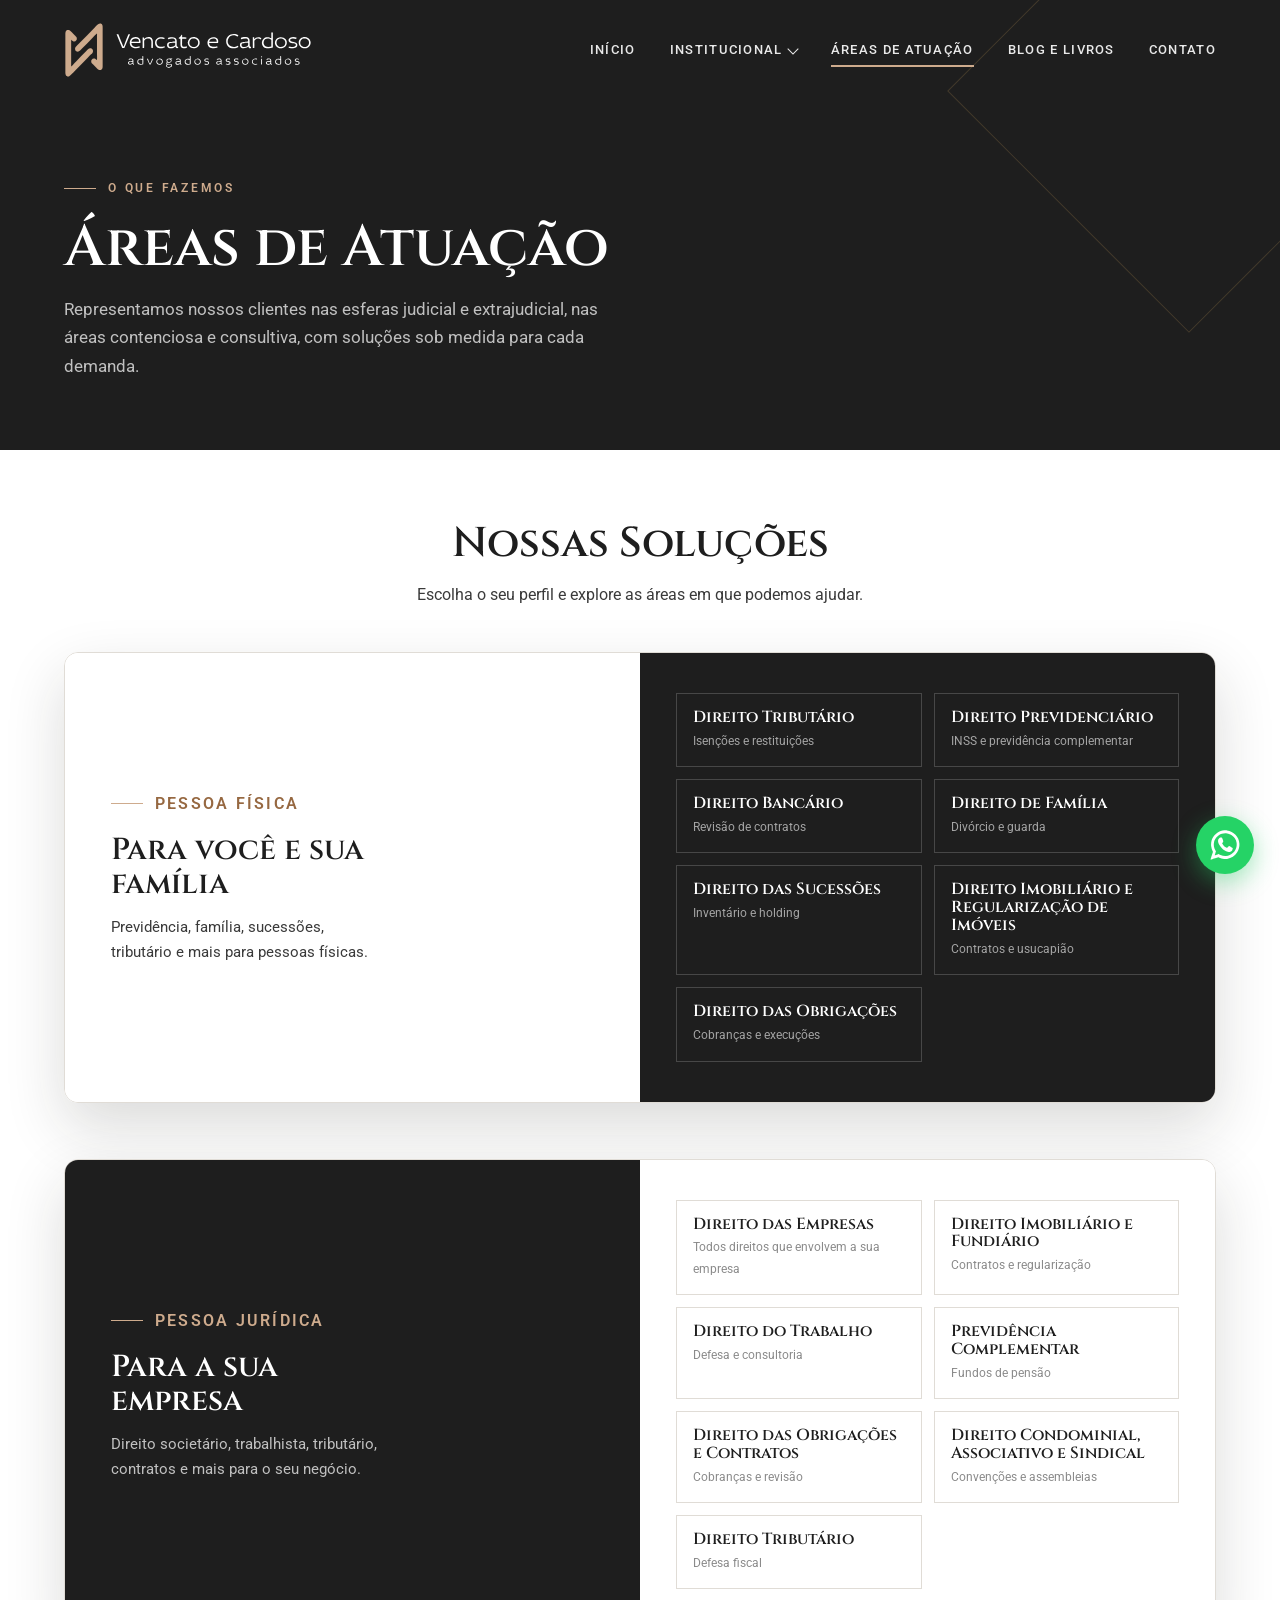
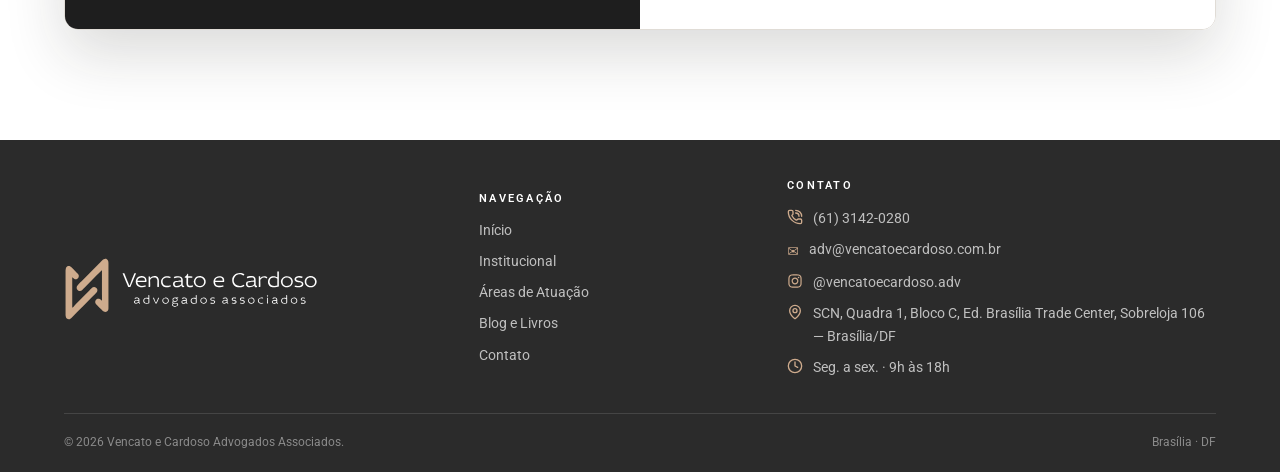
==== commit 64c69468: "ajustes finais feitos" ====
--- a/areas.html
+++ b/areas.html
@@ -19,11 +19,11 @@
 <meta name="twitter:title" content="Áreas de Atuação — Vencato e Cardoso Advogados Associados">
 <meta name="twitter:description" content="Representamos nossos clientes nas esferas judicial e extrajudicial, nas áreas contenciosa e consultiva, com soluções sob medida para cada demanda.">
 <meta name="twitter:image" content="https://www.vencatoecardoso.com.br/assets/img/Ponte%20JK.webp">
-<meta name="theme-color" content="#1F1C17">
+<meta name="theme-color" content="#1E1E1E">
 <link rel="icon" type="image/svg+xml" href="assets/logo/Logo Solo Final.svg">
 <link rel="preconnect" href="https://fonts.googleapis.com">
 <link rel="preconnect" href="https://fonts.gstatic.com" crossorigin>
-<link href="https://fonts.googleapis.com/css2?family=Fraunces:opsz,wght@9..144,400;9..144,500;9..144,600;9..144,700&family=Archivo:wght@400;500;600;700&display=swap" rel="stylesheet">
+<link href="https://fonts.googleapis.com/css2?family=Cinzel:wght@400;500;600;700&family=Roboto:wght@400;500;700&display=swap" rel="stylesheet">
 <link rel="stylesheet" href="css/style.css">
 <link rel="stylesheet" href="css/areas.css">
 </head>
@@ -33,11 +33,12 @@
 <header class="cabecalho" id="cabecalho">
   <div class="container cabecalho-int">
     <a href="home.html" class="marca" aria-label="Vencato e Cardoso — página inicial">
-      <img src="assets/logo/Logo Lateral Final.svg" alt="Vencato e Cardoso Advogados Associados" class="marca-logo">
+      <img src="assets/logo/Logo Marca Dourada.svg" alt="" class="marca-logo-icone" aria-hidden="true">
+      <img src="assets/logo/Logo Texto Final.svg" alt="Vencato e Cardoso Advogados Associados" class="marca-logo-texto">
     </a>
     <nav class="nav" id="nav">
       <div class="nav-item"><a href="home.html" class="nav-link">Início</a></div>
-      <div class="nav-item">
+      <div class="nav-item nav-item-dropdown">
         <a href="institucional.html" class="nav-link">Institucional <i class="seta"></i></a>
         <div class="dropdown"><a href="institucional.html">Sobre Nós</a><a href="equipe.html">Equipe</a></div>
       </div>
@@ -73,19 +74,17 @@
       <p>Escolha o seu perfil e explore as áreas em que podemos ajudar.</p>
     </div>
 
-    <div class="painel-tabs">
-      <button class="painel-tab ativo" data-alvo="pf">Pessoa Física</button>
-      <button class="painel-tab" data-alvo="pj">Pessoa Jurídica</button>
-    </div>
-
-    <div class="painel-areas" id="painel">
-      <!-- Lado Pessoa Física -->
-      <div class="lado lado-fisica">
-        <div class="lado-cab"><h3>Pessoa Física</h3><span>Para você</span></div>
-        <p>Soluções para as demandas do seu dia a dia e da sua família.</p>
+    <!-- Linha 1 — Pessoa Física -->
+    <div class="bloco-linha">
+      <div class="bloco-texto bloco-claro">
+        <span class="rotulo">Pessoa Física</span>
+        <h3>Para você e sua família</h3>
+        <p>Previdência, família, sucessões, tributário e mais para pessoas físicas.</p>
+      </div>
+      <div class="bloco-cards bloco-escuro">
         <div class="lado-grid">
           <div class="tile" data-area="trib-pf"><h4>Direito Tributário</h4><p>Isenções e restituições</p></div>
-          <div class="tile" data-area="prev-pf"><h4>Direito Previdenciário</h4><p>INSS e complementar</p></div>
+          <div class="tile" data-area="prev-pf"><h4>Direito Previdenciário</h4><p>INSS e previdência complementar</p></div>
           <div class="tile" data-area="banc-pf"><h4>Direito Bancário</h4><p>Revisão de contratos</p></div>
           <div class="tile" data-area="fam-pf"><h4>Direito de Família</h4><p>Divórcio e guarda</p></div>
           <div class="tile" data-area="suc-pf"><h4>Direito das Sucessões</h4><p>Inventário e holding</p></div>
@@ -93,13 +92,18 @@
           <div class="tile" data-area="obr-pf"><h4>Direito das Obrigações</h4><p>Cobranças e execuções</p></div>
         </div>
       </div>
-
-      <!-- Lado Pessoa Jurídica -->
-      <div class="lado lado-juridica">
-        <div class="lado-cab"><h3>Pessoa Jurídica</h3><span>Para empresas</span></div>
-        <p>Assessoria estratégica para negócios de todos os portes.</p>
+    </div>
+
+    <!-- Linha 2 — Pessoa Jurídica -->
+    <div class="bloco-linha bloco-linha-pj">
+      <div class="bloco-texto bloco-escuro">
+        <span class="rotulo">Pessoa Jurídica</span>
+        <h3>Para a sua empresa</h3>
+        <p>Direito societário, trabalhista, tributário, contratos e mais para o seu negócio.</p>
+      </div>
+      <div class="bloco-cards bloco-claro">
         <div class="lado-grid">
-          <div class="tile" data-area="emp-pj"><h4>Direito das Empresas</h4><p>Societário e contencioso</p></div>
+          <div class="tile" data-area="emp-pj"><h4>Direito das Empresas</h4><p>Todos direitos que envolvem a sua empresa</p></div>
           <div class="tile" data-area="imob-pj"><h4>Direito Imobiliário e Fundiário</h4><p>Contratos e regularização</p></div>
           <div class="tile" data-area="trab-pj"><h4>Direito do Trabalho</h4><p>Defesa e consultoria</p></div>
           <div class="tile" data-area="prevc-pj"><h4>Previdência Complementar</h4><p>Fundos de pensão</p></div>
@@ -108,22 +112,6 @@
           <div class="tile" data-area="trib-pj"><h4>Direito Tributário</h4><p>Defesa fiscal</p></div>
         </div>
       </div>
-
-      <!-- Painel deslizante -->
-      <div class="overlay">
-        <div class="overlay-conteudo overlay-para-pj">
-          <span class="rotulo">Pessoa Jurídica</span>
-          <h3>Para a sua empresa</h3>
-          <p>Direito societário, trabalhista, tributário, contratos e mais para o seu negócio.</p>
-          <button class="btn btn-claro" id="btn-ver-pj">Ver soluções PJ</button>
-        </div>
-        <div class="overlay-conteudo overlay-para-pf">
-          <span class="rotulo">Pessoa Física</span>
-          <h3>Para você e sua família</h3>
-          <p>Previdência, família, sucessões, tributário e mais para pessoas físicas.</p>
-          <button class="btn btn-claro" id="btn-ver-pf">Ver soluções PF</button>
-        </div>
-      </div>
     </div>
   </div>
 </section>
@@ -144,9 +132,11 @@
 <footer class="rodape">
   <div class="container">
     <div class="rodape-grid">
-      <div>
-        <div class="marca"><img src="assets/logo/Logo Lateral Final.svg" alt="Vencato e Cardoso Advogados Associados" class="marca-logo"></div>
-        <p style="font-size:.84rem">Estratégia jurídica com foco em resultado.</p>
+      <div class="rodape-marca">
+        <div class="marca">
+          <img src="assets/logo/Logo Marca Dourada.svg" alt="" class="marca-logo-icone" aria-hidden="true">
+          <img src="assets/logo/Logo Texto Dourada.svg" alt="Vencato e Cardoso Advogados Associados" class="marca-logo-texto">
+        </div>
       </div>
       <div>
         <h2>Navegação</h2>
@@ -159,7 +149,7 @@
           <li><span class="ic">✉</span><a href="mailto:adv@vencatoecardoso.com.br">adv@vencatoecardoso.com.br</a></li>
           <li><span class="ic"><svg viewBox="0 0 359.99999 359.9696" xmlns="http://www.w3.org/2000/svg"><g transform="translate(-77.12909,-99.75057)" fill="currentColor"><path d="m 257.12909,129.76098 c -40.73362,0 -45.84008,0.25899 -61.83741,0.91733 -15.96445,0.7292 -26.846,3.22727 -36.38561,6.93669 -9.8635,3.83171 -18.26206,8.98306 -26.60017,17.32165 -8.33835,8.33859 -13.44169,16.69125 -17.27412,26.55409 -3.70877,9.54051 -6.25479,20.46653 -6.98302,36.43098 -0.73154,15.99732 -0.91968,21.10396 -0.91968,61.83716 0,40.73554 0.18808,45.83984 0.91968,61.83717 0.72919,15.96445 3.27425,26.84576 6.98302,36.38633 3.83243,9.86278 8.93577,18.21549 17.27412,26.55403 8.33811,8.33859 16.73667,13.48525 26.60017,17.3193 9.53961,3.70708 20.42116,6.25455 36.38561,6.98374 15.99733,0.7292 21.10379,0.87029 61.83741,0.87029 40.73362,0 45.83984,-0.23496 61.8374,-0.87029 15.96422,-0.72919 26.89185,-3.27666 36.43147,-6.98374 9.8635,-3.83405 18.21621,-8.98071 26.55432,-17.3193 8.33835,-8.33854 13.44145,-16.69125 17.27388,-26.55403 3.70876,-9.54057 6.25503,-20.42188 6.98326,-36.38633 0.73154,-15.99733 0.91968,-21.10163 0.91968,-61.83717 0,-40.7332 -0.18808,-45.83984 -0.91968,-61.83716 -0.7292,-15.96445 -3.2745,-26.89047 -6.98326,-36.43098 -3.83243,-9.86284 -8.93553,-18.2155 -17.27388,-26.55409 -8.33811,-8.33859 -16.69082,-13.48994 -26.55432,-17.32165 -9.53962,-3.70942 -20.46725,-6.20749 -36.43147,-6.93669 -15.99732,-0.72919 -21.10378,-0.91733 -61.8374,-0.91733 z m 0,27.01275 c 40.04775,0 44.78087,0.23495 60.59684,0.87028 14.623,0.65865 22.60141,3.13785 27.88658,5.19137 7.00117,2.72149 11.98006,5.96281 17.22809,11.21061 5.24894,5.24779 8.48978,10.2274 11.20964,17.22754 2.05353,5.28542 4.52401,13.26413 5.19155,27.88544 0.71982,15.81622 0.87269,20.5512 0.87269,60.59757 0,40.04865 -0.16464,44.78369 -0.87269,60.59756 -0.66802,14.62366 -3.13802,22.55533 -5.19155,27.84074 -2.71986,7.00014 -5.9607,12.02211 -11.20964,17.27225 -5.24803,5.2478 -10.22692,8.48912 -17.22809,11.2106 -5.28517,2.04643 -13.26358,4.48099 -27.88658,5.14667 -15.81363,0.72913 -20.54555,0.87028 -60.59684,0.87028 -40.0513,0 -44.78322,-0.23495 -60.59684,-0.87028 -14.62301,-0.65865 -22.55557,-3.09321 -27.84074,-5.14667 -7.0011,-2.72148 -12.0259,-5.9628 -17.27394,-11.2106 -5.24773,-5.25014 -8.48863,-10.27211 -11.20964,-17.27225 -2.05352,-5.28541 -4.47792,-13.21708 -5.14546,-27.84074 -0.71982,-15.81387 -0.87269,-20.54891 -0.87269,-60.59756 0,-40.04637 0.16465,-44.78135 0.87269,-60.59757 0.66803,-14.62131 3.09194,-22.60002 5.14546,-27.88544 2.72101,-7.00014 5.96191,-11.97975 11.20964,-17.22754 5.24804,-5.2478 10.27284,-8.48912 17.27394,-11.21061 5.28517,-2.04643 13.21773,-4.52334 27.84074,-5.19137 15.81597,-0.72913 20.54909,-0.87028 60.59684,-0.87028 z m 80.07621,24.90046 c -9.93951,0 -18.0092,8.06807 -18.0092,18.00848 0,9.94042 8.06969,18.00854 18.0092,18.00854 9.94066,0 18.00896,-8.06812 18.00896,-18.00854 0,-9.94041 -8.0683,-18.00848 -18.00896,-18.00848 z m -80.07621,21.04051 c -42.53614,0 -76.99809,34.50924 -76.99809,77.04418 0,42.53735 34.46195,76.99713 76.99809,76.99713 42.53614,0 77.04394,-34.45978 77.04394,-76.99713 0,-42.53494 -34.5078,-77.04418 -77.04394,-77.04418 z m 0,27.0598 c 27.61161,0 49.98438,22.37415 49.98438,49.98438 0,27.61257 -22.37277,49.98438 -49.98438,49.98438 -27.61161,0 -49.98444,-22.37181 -49.98444,-49.98438 0,-27.61023 22.37283,-49.98438 49.98444,-49.98438 z"/></g></svg></span><a href="https://instagram.com/vencatoecardoso.adv">@vencatoecardoso.adv</a></li>
           <li><span class="ic"><svg viewBox="0 0 24 24" fill="none" stroke="currentColor" stroke-width="2" stroke-linecap="round" stroke-linejoin="round"><path d="M20 10c0 4.993-5.539 10.193-7.399 11.799a1 1 0 0 1-1.202 0C9.539 20.193 4 14.993 4 10a8 8 0 0 1 16 0"/><circle cx="12" cy="10" r="3"/></svg></span>SCN, Quadra 1, Bloco C, Ed. Brasília Trade Center, Sobreloja 106 — Brasília/DF</li>
-          <li><span class="ic"><svg viewBox="0 0 24 24" fill="none" stroke="currentColor" stroke-width="2" stroke-linecap="round" stroke-linejoin="round"><circle cx="12" cy="12" r="10"/><path d="M12 6v6l4 2"/></svg></span>Seg. a sex. · 09h às 18h</li>
+          <li><span class="ic"><svg viewBox="0 0 24 24" fill="none" stroke="currentColor" stroke-width="2" stroke-linecap="round" stroke-linejoin="round"><circle cx="12" cy="12" r="10"/><path d="M12 6v6l4 2"/></svg></span>Seg. a sex. · 9h às 18h</li>
         </ul>
       </div>
     </div>
@@ -172,17 +162,6 @@
 </a>
 
 <script>
-// Sliding Overlay Panel — equivale ao estado isPessoaJuridica
-const painel=document.getElementById('painel');
-const tabs=document.querySelectorAll('.painel-tab');
-function setPerfil(pj){
-  painel.classList.toggle('pj',pj);
-  tabs.forEach(t=>t.classList.toggle('ativo',(t.dataset.alvo==='pj')===pj));
-}
-document.getElementById('btn-ver-pj').addEventListener('click',()=>setPerfil(true));   // isPessoaJuridica = true
-document.getElementById('btn-ver-pf').addEventListener('click',()=>setPerfil(false));  // isPessoaJuridica = false
-tabs.forEach(t=>t.addEventListener('click',()=>setPerfil(t.dataset.alvo==='pj')));
-
 // ---- Conteúdo detalhado de cada área (modal) ----
 const areas={
   "trib-pf":{r:"Pessoa Física",t:"Direito Tributário",i:[
@@ -319,7 +298,21 @@
 addEventListener('scroll',()=>cab.classList.toggle('rolado',scrollY>60));
 const ham=document.getElementById('hamburguer'),nav=document.getElementById('nav');
 ham.addEventListener('click',()=>{const ab=nav.classList.toggle('aberta');cab.classList.toggle('menu-aberto',ab)});
-nav.querySelectorAll('a').forEach(a=>a.addEventListener('click',()=>{nav.classList.remove('aberta');cab.classList.remove('menu-aberto')}));
+// Submenu "Institucional" no mobile: alterna a sanfona ao tocar (não há :hover em touch)
+const itemDropdown=document.querySelector('.nav-item-dropdown');
+const linkDropdown=itemDropdown.querySelector('.nav-link');
+function fecharSubmenuMobile(){itemDropdown.classList.remove('aberto')}
+linkDropdown.addEventListener('click',(e)=>{
+  if(matchMedia('(max-width:900px)').matches){
+    e.preventDefault();
+    itemDropdown.classList.toggle('aberto');
+  }
+});
+nav.querySelectorAll('a').forEach(a=>{
+  if(a===linkDropdown)return;
+  a.addEventListener('click',()=>{nav.classList.remove('aberta');cab.classList.remove('menu-aberto');fecharSubmenuMobile()});
+});
+ham.addEventListener('click',()=>{if(!nav.classList.contains('aberta'))fecharSubmenuMobile()});
 </script>
 </body>
 </html>
--- a/css/style.css
+++ b/css/style.css
@@ -6,17 +6,17 @@
 
 :root{
   --branco:#FFFFFF;
-  --marfim:#FAF7F1;
-  --bege:#EFE8DA;
-  --bege-escuro:#D9CDB6;
-  --dourado:#B08A50;
-  --dourado-escuro:#8C6B39;
-  --tinta:#1F1C17;
-  --tinta-suave:#2B2721;
-  --grafite:#4C463B;
-  --cinza-claro:#8A8377;
-  --serif:'Fraunces',Georgia,serif;
-  --sans:'Archivo',system-ui,sans-serif;
+  --marfim:#FFFFFF;
+  --bege:#F2F0ED;
+  --bege-escuro:#E0DCD6;
+  --dourado:#CEAB8D;
+  --dourado-escuro:#966841;
+  --tinta:#1E1E1E;
+  --tinta-suave:#2B2B2B;
+  --grafite:#3A3A3A;
+  --cinza-claro:#8A8A8A;
+  --serif:'Cinzel',Georgia,serif;
+  --sans:'Roboto',system-ui,sans-serif;
   --largura:1200px;
   --transicao:300ms ease-in-out;
   --transicao-nav:200ms ease-in-out;
@@ -113,6 +113,16 @@
   transition:filter var(--transicao);
 }
 .cabecalho.rolado .marca-logo{filter:none}
+/* Logo do cabeçalho, em tamanho maior: a marca (ícone) fica sempre dourada;
+   a escrita ao lado mantém a mesma configuração de cores de antes (branca sobre o hero
+   transparente / menu mobile, escura quando o cabeçalho rola sobre fundo claro) */
+.marca-logo-icone{height:56px;width:auto;display:block}
+.marca-logo-texto{
+  height:36px;width:auto;display:block;
+  filter:brightness(0) invert(1);
+  transition:filter var(--transicao);
+}
+.cabecalho.rolado .marca-logo-texto{filter:none}
 
 /* Navegação */
 .nav{display:flex;align-items:center;gap:34px}
@@ -183,10 +193,14 @@
 
 /* ---------- Rodapé ---------- */
 .rodape{background:var(--tinta-suave);color:rgba(255,255,255,.7);padding:40px 0 20px;font-size:.85rem}
-.rodape-grid{display:grid;grid-template-columns:1.4fr 1fr 1.6fr;gap:40px;padding-bottom:26px;border-bottom:1px solid rgba(255,255,255,.12)}
+.rodape-grid{display:grid;grid-template-columns:1.4fr 1fr 1.6fr;gap:40px;padding-bottom:26px;border-bottom:1px solid rgba(255,255,255,.12);align-items:center}
 .rodape h2{color:#fff;font-family:var(--sans);font-size:.7rem;letter-spacing:.2em;text-transform:uppercase;margin-bottom:14px;font-weight:600}
 .rodape .marca{color:#fff;margin-bottom:12px}
-.rodape .marca-logo{filter:brightness(0) invert(1)}
+/* Logo do rodapé: ícone e nome sempre na paleta dourada, com o ícone
+   visivelmente maior do que a escrita ao lado */
+.rodape-marca{margin-top:22px}
+.rodape .marca-logo-icone{height:64px}
+.rodape .marca-logo-texto{height:36px;filter:brightness(0) invert(1)}
 .rodape ul{list-style:none}
 .rodape ul li{margin-bottom:8px}
 .rodape a{transition:color var(--transicao)}
@@ -255,20 +269,26 @@
   .nav-item{width:100%;text-align:left}
   .nav-link{color:#fff!important;font-size:1.35rem;font-weight:500;letter-spacing:.14em;padding:12px 0;justify-content:flex-start}
   .nav-link .seta{opacity:.6}
-  /* submenu Institucional: centralizado e discreto
-     (não força visibility/opacity aqui — precisa herdar o estado oculto do .nav fechado,
-     senão os links do submenu ficam clicáveis por trás do menu invisível) */
-  .dropdown{position:static;transform:none;box-shadow:none;background:transparent;border:none;border-radius:0;margin:2px 0 6px;padding:0;text-align:left}
+  /* submenu Institucional: sanfona/accordion controlada por toque (classe .aberto via JS),
+     já que não existe :hover em telas de toque. A altura anima com max-height. */
+  .dropdown{
+    position:static;transform:none;box-shadow:none;background:transparent;border:none;border-radius:0;
+    margin:0;padding:0;text-align:left;
+    max-height:0;opacity:1;visibility:visible;overflow:hidden;
+    transition:max-height .35s ease;
+  }
   .dropdown::before{display:none}
+  .nav-item-dropdown.aberto .dropdown{max-height:160px;margin:2px 0 6px}
+  .nav-item-dropdown.aberto .nav-link .seta{transform:rotate(225deg);opacity:1}
   .dropdown a{color:rgba(255,255,255,.55);padding:6px 0 6px 16px;border-radius:0;font-size:.92rem;letter-spacing:.06em;justify-content:flex-start}
   .dropdown a:hover{background:none;color:#fff}
   .dropdown a:hover::before{width:0;height:0}
   /* logo e botão sempre acima do overlay */
   .marca{position:relative;z-index:3}
   .hamburguer{display:flex;position:relative;z-index:3}
-  /* estado aberto: logo e "X" em branco sobre o overlay escuro */
+  /* estado aberto: "X" e escrita da logo em branco sobre o overlay escuro; ícone permanece dourado */
   .cabecalho.menu-aberto .marca{color:#fff}
-  .cabecalho.menu-aberto .marca-logo{filter:brightness(0) invert(1)}
+  .cabecalho.menu-aberto .marca-logo-texto{filter:brightness(0) invert(1)}
   .cabecalho.menu-aberto .hamburguer span{background:#fff}
   .cabecalho.menu-aberto .hamburguer span:nth-child(1){transform:translateY(7px) rotate(45deg)}
   .cabecalho.menu-aberto .hamburguer span:nth-child(2){opacity:0}
@@ -279,6 +299,7 @@
   .nav-contato a:hover{background:var(--dourado);color:#fff;border-color:var(--dourado)}
   .nav-contato svg{width:20px;height:20px}
   .rodape-grid{grid-template-columns:1fr;gap:36px}
+  .rodape-marca{margin-top:0}
 }
 @media(prefers-reduced-motion:reduce){
   *{animation:none!important;transition:none!important}
--- a/css/areas.css
+++ b/css/areas.css
@@ -9,17 +9,25 @@
 .solucoes-topo{text-align:center;max-width:620px;margin:0 auto 44px}
 .solucoes-topo h2{font-size:var(--h2-secao);margin-bottom:14px}
 .solucoes-topo p{color:var(--grafite)}
-.painel-tabs{display:none}
+/* ---- Blocos empilhados: texto + grid de cards, alternando cores ---- */
+.bloco-linha{display:grid;grid-template-columns:1fr 1fr;max-width:1160px;margin:0 auto;border-radius:14px;overflow:hidden;box-shadow:0 24px 60px rgba(31,28,23,.16);border:1px solid var(--bege-escuro)}
+.bloco-linha-pj{margin-top:56px}
 
-/* ---- Sliding Overlay Panel ---- */
-.painel-areas{position:relative;max-width:1120px;margin:0 auto;height:600px;border-radius:14px;overflow:hidden;box-shadow:0 24px 60px rgba(31,28,23,.16);border:1px solid var(--bege-escuro);background:#fff}
-.lado{position:absolute;top:0;height:100%;width:50%;padding:44px 42px;overflow-y:auto}
-.lado-fisica{left:0}
-.lado-juridica{left:50%}
-.lado-cab{display:flex;align-items:baseline;gap:12px;margin-bottom:8px}
-.lado-cab h3{font-size:var(--h3-editorial)}
-.lado-cab span{font-size:.72rem;font-weight:600;letter-spacing:.16em;text-transform:uppercase;color:var(--dourado-escuro)}
-.lado>p{font-size:.9rem;color:var(--grafite);margin-bottom:20px}
+.bloco-texto{padding:54px 46px;display:flex;flex-direction:column;justify-content:center}
+.bloco-texto .rotulo{font-size:1rem;letter-spacing:.14em}
+.bloco-texto h3{font-size:1.9rem;margin:16px 0 14px;max-width:14ch}
+.bloco-texto p{font-size:.92rem;max-width:34ch}
+
+.bloco-claro{background:#fff;color:var(--grafite)}
+.bloco-claro.bloco-texto .rotulo{color:var(--dourado-escuro)}
+.bloco-claro.bloco-texto h3{color:var(--tinta)}
+
+.bloco-escuro{background:var(--tinta);color:rgba(255,255,255,.85)}
+.bloco-escuro.bloco-texto .rotulo{color:var(--dourado)}
+.bloco-escuro.bloco-texto h3{color:#fff}
+.bloco-escuro.bloco-texto p{color:rgba(255,255,255,.72)}
+
+.bloco-cards{padding:40px 36px}
 .lado-grid{display:grid;grid-template-columns:1fr 1fr;gap:12px}
 .tile{border:1px solid var(--bege-escuro);padding:15px 16px;position:relative;overflow:hidden;cursor:pointer;transition:border-color var(--transicao),transform var(--transicao)}
 .tile::before{content:'';position:absolute;left:0;top:0;height:100%;width:0;background:var(--marfim);z-index:0;transition:width var(--transicao)}
@@ -28,18 +36,11 @@
 .tile h4{font-size:1rem;position:relative;z-index:1}
 .tile p{font-size:.78rem;color:var(--cinza-claro);margin-top:3px;position:relative;z-index:1}
 
-/* Painel deslizante (overlay) */
-.overlay{position:absolute;top:0;left:50%;width:50%;height:100%;z-index:5;background:var(--tinta);color:#fff;transition:transform .5s ease-in-out;overflow:hidden}
-.overlay::after{content:'';position:absolute;left:-60px;bottom:-60px;width:220px;height:220px;border:1px solid rgba(176,138,80,.3);transform:rotate(45deg)}
-.painel-areas.pj .overlay{transform:translateX(-100%)}
-.overlay-conteudo{position:absolute;inset:0;display:flex;flex-direction:column;align-items:center;justify-content:center;text-align:center;padding:0 48px;transition:opacity .35s ease;z-index:2}
-.overlay-conteudo .rotulo{color:var(--dourado);justify-content:center;margin-bottom:16px}
-.overlay-conteudo h3{color:#fff;font-size:1.9rem;margin-bottom:14px;max-width:14ch}
-.overlay-conteudo p{color:rgba(255,255,255,.72);font-size:.92rem;max-width:34ch;margin-bottom:30px}
-.overlay-para-pj{opacity:1}
-.overlay-para-pf{opacity:0;pointer-events:none}
-.painel-areas.pj .overlay-para-pj{opacity:0;pointer-events:none}
-.painel-areas.pj .overlay-para-pf{opacity:1;pointer-events:auto}
+.bloco-escuro.bloco-cards .tile{border-color:rgba(255,255,255,.18)}
+.bloco-escuro.bloco-cards .tile::before{background:rgba(255,255,255,.07)}
+.bloco-escuro.bloco-cards .tile:hover{border-color:var(--dourado)}
+.bloco-escuro.bloco-cards .tile h4{color:#fff}
+.bloco-escuro.bloco-cards .tile p{color:rgba(255,255,255,.6)}
 
 /* ---- Modal de detalhe da área ---- */
 .modal-fundo{position:fixed;inset:0;z-index:300;background:rgba(31,28,23,.55);backdrop-filter:blur(4px);display:flex;align-items:center;justify-content:center;padding:24px;opacity:0;visibility:hidden;transition:opacity .3s ease,visibility .3s ease}
@@ -57,21 +58,12 @@
 .modal-lista .grupo{font-family:var(--sans);font-weight:700;font-size:.72rem;letter-spacing:.12em;text-transform:uppercase;color:var(--dourado-escuro);padding:18px 0 4px;border:none}
 .modal-lista .grupo::before{display:none}
 
-/* ---- Responsivo: slider horizontal (mantém a animação; todas as áreas visíveis) ---- */
+/* ---- Responsivo: blocos empilham em coluna única ---- */
 @media(max-width:768px){
-  .painel-tabs{display:grid;grid-template-columns:1fr 1fr;gap:8px;max-width:1120px;margin:0 auto 16px}
-  .painel-tab{font-family:var(--sans);font-weight:600;font-size:.8rem;letter-spacing:.1em;text-transform:uppercase;padding:14px 10px;border:1px solid var(--bege-escuro);background:#fff;color:var(--grafite);cursor:pointer;transition:all var(--transicao)}
-  .painel-tab.ativo{background:var(--tinta);color:#fff;border-color:var(--tinta)}
-  .painel-areas{height:auto;overflow:hidden;display:flex;flex-wrap:nowrap;align-items:flex-start}
-  .lado{position:static;flex:0 0 100%;width:100%;height:auto;overflow:visible;padding:36px 26px;transition:transform .5s ease-in-out}
-  .painel-areas.pj .lado{transform:translateX(-100%)}
-  /* garante que o painel fora de tela nunca receba toque, mesmo durante a transição */
-  .lado-juridica{pointer-events:none}
-  .painel-areas.pj .lado-fisica{pointer-events:none}
-  .painel-areas.pj .lado-juridica{pointer-events:auto}
+  .bloco-linha{grid-template-columns:1fr}
+  .bloco-texto{padding:36px 26px}
+  .bloco-cards{padding:30px 24px}
   .tile{touch-action:manipulation}
-  .painel-tab{touch-action:manipulation}
-  .overlay{display:none}
   .lado-grid{grid-template-columns:1fr 1fr;gap:10px}
 }
 @media(max-width:380px){
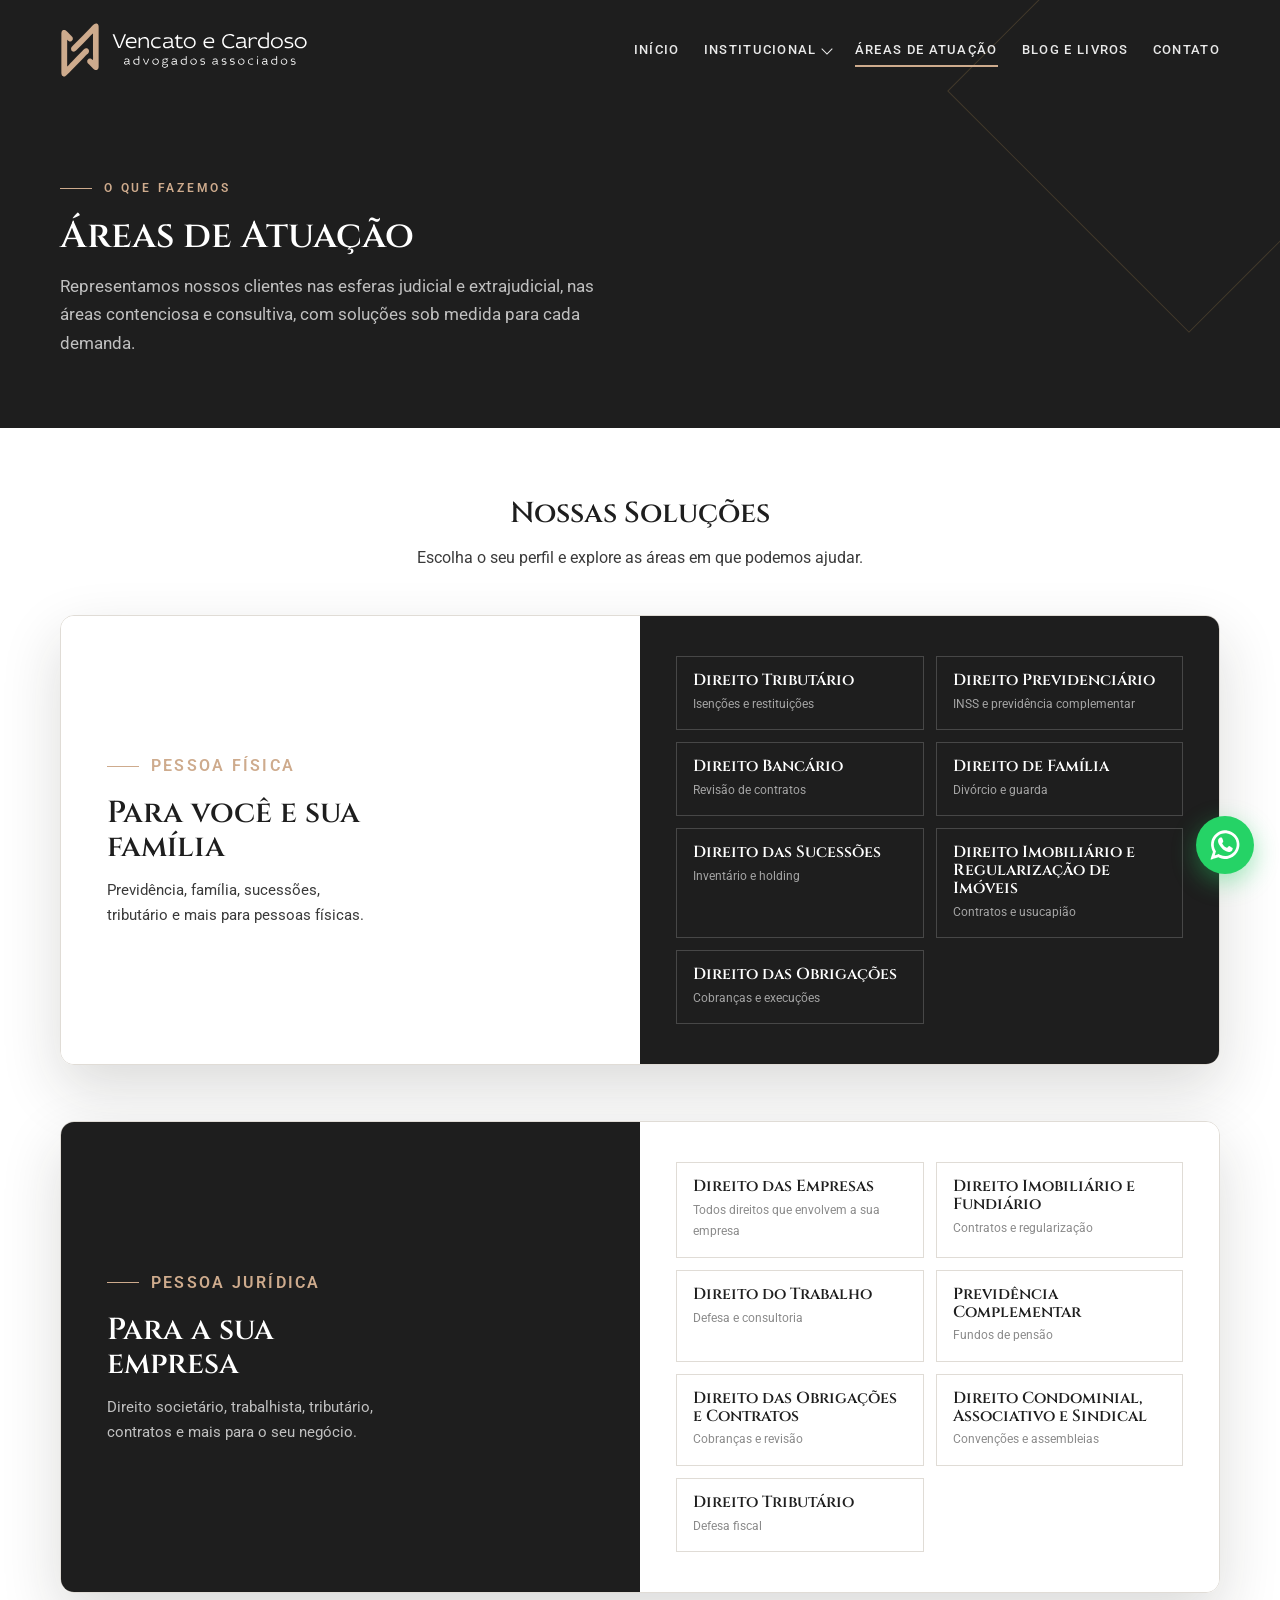
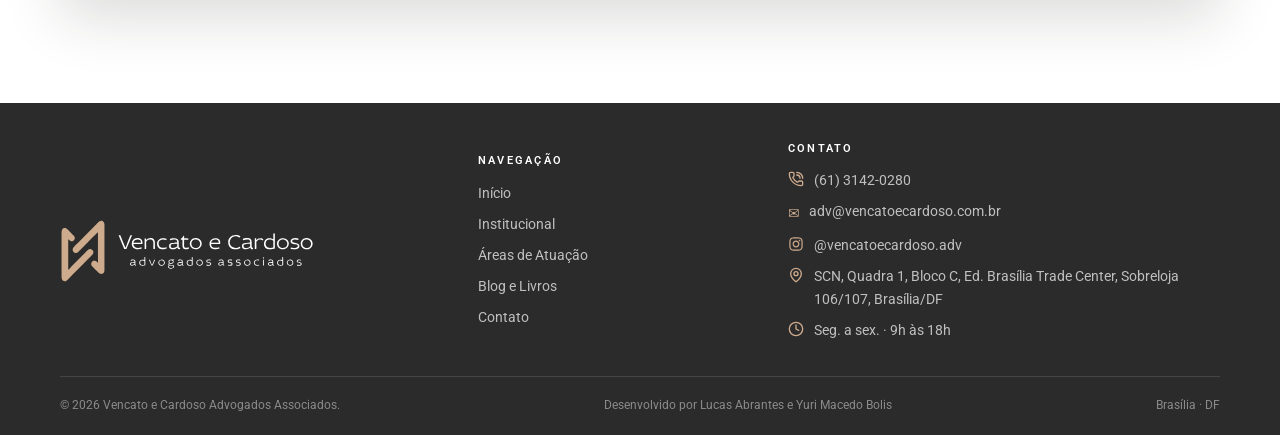
==== commit 27f53226: "ajustando icone e textos finais" ====
--- a/areas.html
+++ b/areas.html
@@ -20,7 +20,7 @@
 <meta name="twitter:description" content="Representamos nossos clientes nas esferas judicial e extrajudicial, nas áreas contenciosa e consultiva, com soluções sob medida para cada demanda.">
 <meta name="twitter:image" content="https://www.vencatoecardoso.com.br/assets/img/Ponte%20JK.webp">
 <meta name="theme-color" content="#1E1E1E">
-<link rel="icon" type="image/svg+xml" href="assets/logo/Logo Solo Final.svg">
+<link rel="icon" type="image/svg+xml" href="assets/logo/Logo Favicon.svg">
 <link rel="preconnect" href="https://fonts.googleapis.com">
 <link rel="preconnect" href="https://fonts.gstatic.com" crossorigin>
 <link href="https://fonts.googleapis.com/css2?family=Cinzel:wght@400;500;600;700&family=Roboto:wght@400;500;700&display=swap" rel="stylesheet">
@@ -148,12 +148,12 @@
           <li><span class="ic"><svg viewBox="0 0 24 24" fill="none" stroke="currentColor" stroke-width="2" stroke-linecap="round" stroke-linejoin="round"><path d="M13 2a9 9 0 0 1 9 9"/><path d="M13 6a5 5 0 0 1 5 5"/><path d="M13.832 16.568a1 1 0 0 0 1.213-.303l.355-.465A2 2 0 0 1 17 15h3a2 2 0 0 1 2 2v3a2 2 0 0 1-2 2A18 18 0 0 1 2 4a2 2 0 0 1 2-2h3a2 2 0 0 1 2 2v3a2 2 0 0 1-.8 1.6l-.468.351a1 1 0 0 0-.292 1.233 14 14 0 0 0 6.392 6.384"/></svg></span><a href="https://wa.me/556131420280?text=Ol%C3%A1!%20Vim%20pelo%20site%20e%20gostaria%20de%20saber%20mais.">(61) 3142-0280</a></li>
           <li><span class="ic">✉</span><a href="mailto:adv@vencatoecardoso.com.br">adv@vencatoecardoso.com.br</a></li>
           <li><span class="ic"><svg viewBox="0 0 359.99999 359.9696" xmlns="http://www.w3.org/2000/svg"><g transform="translate(-77.12909,-99.75057)" fill="currentColor"><path d="m 257.12909,129.76098 c -40.73362,0 -45.84008,0.25899 -61.83741,0.91733 -15.96445,0.7292 -26.846,3.22727 -36.38561,6.93669 -9.8635,3.83171 -18.26206,8.98306 -26.60017,17.32165 -8.33835,8.33859 -13.44169,16.69125 -17.27412,26.55409 -3.70877,9.54051 -6.25479,20.46653 -6.98302,36.43098 -0.73154,15.99732 -0.91968,21.10396 -0.91968,61.83716 0,40.73554 0.18808,45.83984 0.91968,61.83717 0.72919,15.96445 3.27425,26.84576 6.98302,36.38633 3.83243,9.86278 8.93577,18.21549 17.27412,26.55403 8.33811,8.33859 16.73667,13.48525 26.60017,17.3193 9.53961,3.70708 20.42116,6.25455 36.38561,6.98374 15.99733,0.7292 21.10379,0.87029 61.83741,0.87029 40.73362,0 45.83984,-0.23496 61.8374,-0.87029 15.96422,-0.72919 26.89185,-3.27666 36.43147,-6.98374 9.8635,-3.83405 18.21621,-8.98071 26.55432,-17.3193 8.33835,-8.33854 13.44145,-16.69125 17.27388,-26.55403 3.70876,-9.54057 6.25503,-20.42188 6.98326,-36.38633 0.73154,-15.99733 0.91968,-21.10163 0.91968,-61.83717 0,-40.7332 -0.18808,-45.83984 -0.91968,-61.83716 -0.7292,-15.96445 -3.2745,-26.89047 -6.98326,-36.43098 -3.83243,-9.86284 -8.93553,-18.2155 -17.27388,-26.55409 -8.33811,-8.33859 -16.69082,-13.48994 -26.55432,-17.32165 -9.53962,-3.70942 -20.46725,-6.20749 -36.43147,-6.93669 -15.99732,-0.72919 -21.10378,-0.91733 -61.8374,-0.91733 z m 0,27.01275 c 40.04775,0 44.78087,0.23495 60.59684,0.87028 14.623,0.65865 22.60141,3.13785 27.88658,5.19137 7.00117,2.72149 11.98006,5.96281 17.22809,11.21061 5.24894,5.24779 8.48978,10.2274 11.20964,17.22754 2.05353,5.28542 4.52401,13.26413 5.19155,27.88544 0.71982,15.81622 0.87269,20.5512 0.87269,60.59757 0,40.04865 -0.16464,44.78369 -0.87269,60.59756 -0.66802,14.62366 -3.13802,22.55533 -5.19155,27.84074 -2.71986,7.00014 -5.9607,12.02211 -11.20964,17.27225 -5.24803,5.2478 -10.22692,8.48912 -17.22809,11.2106 -5.28517,2.04643 -13.26358,4.48099 -27.88658,5.14667 -15.81363,0.72913 -20.54555,0.87028 -60.59684,0.87028 -40.0513,0 -44.78322,-0.23495 -60.59684,-0.87028 -14.62301,-0.65865 -22.55557,-3.09321 -27.84074,-5.14667 -7.0011,-2.72148 -12.0259,-5.9628 -17.27394,-11.2106 -5.24773,-5.25014 -8.48863,-10.27211 -11.20964,-17.27225 -2.05352,-5.28541 -4.47792,-13.21708 -5.14546,-27.84074 -0.71982,-15.81387 -0.87269,-20.54891 -0.87269,-60.59756 0,-40.04637 0.16465,-44.78135 0.87269,-60.59757 0.66803,-14.62131 3.09194,-22.60002 5.14546,-27.88544 2.72101,-7.00014 5.96191,-11.97975 11.20964,-17.22754 5.24804,-5.2478 10.27284,-8.48912 17.27394,-11.21061 5.28517,-2.04643 13.21773,-4.52334 27.84074,-5.19137 15.81597,-0.72913 20.54909,-0.87028 60.59684,-0.87028 z m 80.07621,24.90046 c -9.93951,0 -18.0092,8.06807 -18.0092,18.00848 0,9.94042 8.06969,18.00854 18.0092,18.00854 9.94066,0 18.00896,-8.06812 18.00896,-18.00854 0,-9.94041 -8.0683,-18.00848 -18.00896,-18.00848 z m -80.07621,21.04051 c -42.53614,0 -76.99809,34.50924 -76.99809,77.04418 0,42.53735 34.46195,76.99713 76.99809,76.99713 42.53614,0 77.04394,-34.45978 77.04394,-76.99713 0,-42.53494 -34.5078,-77.04418 -77.04394,-77.04418 z m 0,27.0598 c 27.61161,0 49.98438,22.37415 49.98438,49.98438 0,27.61257 -22.37277,49.98438 -49.98438,49.98438 -27.61161,0 -49.98444,-22.37181 -49.98444,-49.98438 0,-27.61023 22.37283,-49.98438 49.98444,-49.98438 z"/></g></svg></span><a href="https://instagram.com/vencatoecardoso.adv">@vencatoecardoso.adv</a></li>
-          <li><span class="ic"><svg viewBox="0 0 24 24" fill="none" stroke="currentColor" stroke-width="2" stroke-linecap="round" stroke-linejoin="round"><path d="M20 10c0 4.993-5.539 10.193-7.399 11.799a1 1 0 0 1-1.202 0C9.539 20.193 4 14.993 4 10a8 8 0 0 1 16 0"/><circle cx="12" cy="10" r="3"/></svg></span>SCN, Quadra 1, Bloco C, Ed. Brasília Trade Center, Sobreloja 106 — Brasília/DF</li>
+          <li><span class="ic"><svg viewBox="0 0 24 24" fill="none" stroke="currentColor" stroke-width="2" stroke-linecap="round" stroke-linejoin="round"><path d="M20 10c0 4.993-5.539 10.193-7.399 11.799a1 1 0 0 1-1.202 0C9.539 20.193 4 14.993 4 10a8 8 0 0 1 16 0"/><circle cx="12" cy="10" r="3"/></svg></span><a href="https://www.google.com/maps/search/?api=1&query=Vencato+e+Cardoso+Advogados+Associados%2C+SCN+Quadra+1+Bloco+C%2C+Bras%C3%ADlia" target="_blank" rel="noopener noreferrer">SCN, Quadra 1, Bloco C, Ed. Brasília Trade Center, Sobreloja 106/107, Brasília/DF</a></li>
           <li><span class="ic"><svg viewBox="0 0 24 24" fill="none" stroke="currentColor" stroke-width="2" stroke-linecap="round" stroke-linejoin="round"><circle cx="12" cy="12" r="10"/><path d="M12 6v6l4 2"/></svg></span>Seg. a sex. · 9h às 18h</li>
         </ul>
       </div>
     </div>
-    <div class="rodape-fim"><span>© 2026 Vencato e Cardoso Advogados Associados.</span><span>Brasília · DF</span></div>
+    <div class="rodape-fim"><span>© 2026 Vencato e Cardoso Advogados Associados.</span><span>Desenvolvido por <a href="https://github.com/LucasAbrantes2006" target="_blank" rel="noopener noreferrer">Lucas Abrantes</a> e <a href="https://github.com/YuriMacedoBolis" target="_blank" rel="noopener noreferrer">Yuri Macedo Bolis</a></span><span>Brasília · DF</span></div>
   </div>
 </footer>
 
--- a/css/style.css
+++ b/css/style.css
@@ -10,7 +10,7 @@
   --bege:#F2F0ED;
   --bege-escuro:#E0DCD6;
   --dourado:#CEAB8D;
-  --dourado-escuro:#966841;
+  --dourado-escuro:#CEAB8D;
   --tinta:#1E1E1E;
   --tinta-suave:#2B2B2B;
   --grafite:#3A3A3A;
@@ -21,13 +21,16 @@
   --transicao:300ms ease-in-out;
   --transicao-nav:200ms ease-in-out;
 
-  /* Escala tipográfica compartilhada — mesma hierarquia em todas as páginas */
-  --h1-hero:clamp(2.6rem,6.4vw,5rem);      /* H1 de hero grande: Home, Institucional, Equipe */
-  --h1-topo:clamp(2.4rem,5vw,3.6rem);      /* H1 de topo compacto: Áreas, Blog, Contato */
-  --h2-primario:clamp(1.9rem,3.8vw,2.9rem);/* H2 de seção-âncora da Home */
-  --h2-secao:clamp(1.8rem,3.6vw,2.6rem);   /* H2 de abertura de seção nas páginas internas */
-  --h2-sub:clamp(1.6rem,3vw,2.3rem);       /* H2 de subseção dentro de uma página */
-  --h2-cta:clamp(2rem,4vw,3.2rem);         /* H2 de CTA de fechamento */
+  /* Escala tipográfica compartilhada — mesma hierarquia em todas as páginas.
+     Coeficientes vw calibrados para só atingir o teto (max) perto de ~1900px:
+     em notebooks (~1280–1440px) o clamp antigo já saturava no valor de monitor
+     grande, fazendo o texto parecer "no zoom" numa tela mais estreita. */
+  --h1-hero:clamp(2.3rem,2.9vw,3.4rem);    /* H1 de título grande: mesmo tamanho em todas as páginas */
+  --h1-topo:clamp(2.3rem,2.9vw,3.4rem);    /* H1 de título grande: mesmo tamanho em todas as páginas */
+  --h2-primario:clamp(1.9rem,2.45vw,2.9rem);/* H2 de seção-âncora da Home */
+  --h2-secao:clamp(1.8rem,2.2vw,2.6rem);   /* H2 de abertura de seção nas páginas internas */
+  --h2-sub:clamp(1.6rem,1.95vw,2.3rem);    /* H2 de subseção dentro de uma página */
+  --h2-cta:clamp(2rem,2.7vw,3.2rem);       /* H2 de CTA de fechamento */
   --h3-card:1.2rem;                        /* H3/H4 de card compacto */
   --h3-destaque:1.5rem;                    /* H3 de card em destaque */
   --h3-editorial:1.6rem;                   /* H3 editorial: capa de livro, painel, modal */
@@ -252,6 +255,16 @@
 /* ---------- Reveal ao rolar ---------- */
 .reveal{opacity:0;transform:translateY(26px);transition:opacity .7s ease,transform .7s ease}
 .reveal.visivel{opacity:1;transform:none}
+
+/* ---------- Notebooks (faixa entre o menu mobile e monitores grandes) ----------
+   Sem isso, o layout ficava desenhado só para telas ≥1900px e para o menu mobile,
+   deixando 901–1440px (a maioria dos notebooks) com espaçamentos e fontes
+   pensados para monitor grande, mas numa largura bem menor — daí o efeito "zoom". */
+@media(max-width:1440px){
+  .container{padding:0 20px}
+  .nav{gap:24px}
+  .cabecalho-int{gap:14px}
+}
 
 /* ---------- Responsivo (comum) ---------- */
 @media(max-width:900px){
